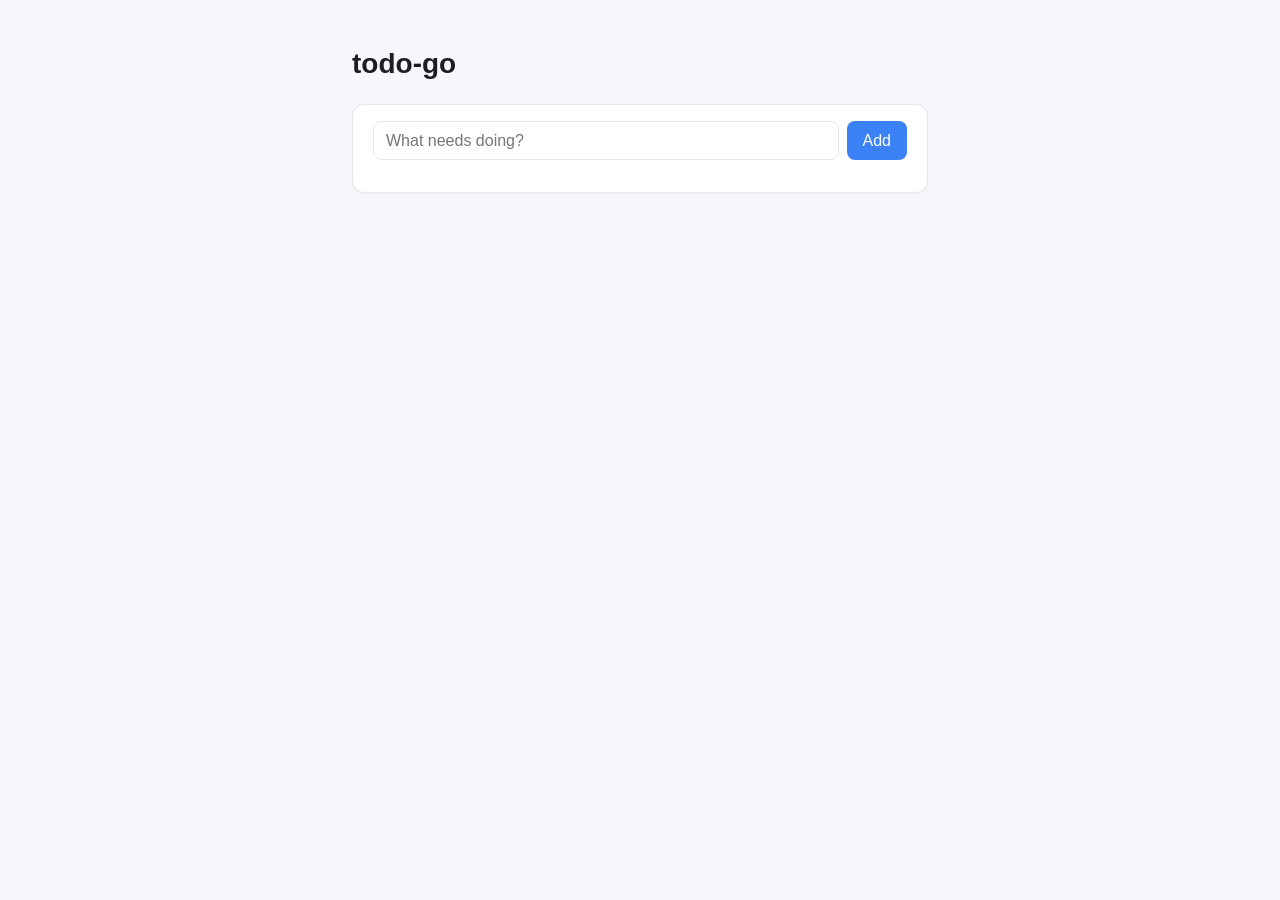
==== web/index.html @ 653ba99a "Initial commit: todo-go CLI + HTTP API + web UI - CLI commands: add, list, done, undone, remove, ser" ====
<!DOCTYPE html>
<html lang="en">
<head>
  <meta charset="UTF-8" />
  <title>todo-go</title>
  <meta name="viewport" content="width=device-width, initial-scale=1" />
  <style>
    :root {
      color-scheme: light dark;
      --bg: #f6f7fb;
      --card: #ffffff;
      --text: #1b1f24;
      --muted: #6b7280;
      --accent: #3b82f6;
      --border: #e5e7eb;
      --danger: #ef4444;
    }
    @media (prefers-color-scheme: dark) {
      :root {
        --bg: #0f172a;
        --card: #111827;
        --text: #f3f4f6;
        --muted: #9ca3af;
        --border: #1f2937;
      }
    }
    * { box-sizing: border-box; }
    body {
      margin: 0;
      font-family: -apple-system, BlinkMacSystemFont, "Segoe UI", Roboto, sans-serif;
      background: var(--bg);
      color: var(--text);
      min-height: 100vh;
      display: flex;
      align-items: flex-start;
      justify-content: center;
      padding: 3rem 1rem;
    }
    .app {
      width: 100%;
      max-width: 36rem;
    }
    h1 {
      margin: 0 0 1.5rem;
      font-size: 1.75rem;
    }
    .card {
      background: var(--card);
      border: 1px solid var(--border);
      border-radius: 0.75rem;
      padding: 1rem 1.25rem;
      box-shadow: 0 1px 3px rgba(0,0,0,0.04);
    }
    form {
      display: flex;
      gap: 0.5rem;
      margin-bottom: 1rem;
    }
    input[type="text"] {
      flex: 1;
      padding: 0.6rem 0.75rem;
      border: 1px solid var(--border);
      border-radius: 0.5rem;
      background: var(--card);
      color: var(--text);
      font-size: 1rem;
    }
    input[type="text"]:focus {
      outline: 2px solid var(--accent);
      outline-offset: 1px;
    }
    button {
      padding: 0.6rem 1rem;
      border: 0;
      border-radius: 0.5rem;
      background: var(--accent);
      color: white;
      font-size: 1rem;
      cursor: pointer;
    }
    button:hover { filter: brightness(1.08); }
    ul {
      list-style: none;
      padding: 0;
      margin: 0;
    }
    li {
      display: flex;
      align-items: center;
      gap: 0.75rem;
      padding: 0.6rem 0;
      border-bottom: 1px solid var(--border);
    }
    li:last-child { border-bottom: 0; }
    li input[type="checkbox"] {
      width: 1.1rem;
      height: 1.1rem;
      cursor: pointer;
    }
    li .title {
      flex: 1;
    }
    li.done .title {
      text-decoration: line-through;
      color: var(--muted);
    }
    .delete {
      background: transparent;
      color: var(--danger);
      padding: 0.25rem 0.5rem;
      font-size: 1.1rem;
    }
    .empty {
      color: var(--muted);
      text-align: center;
      padding: 1rem 0;
    }
  </style>
</head>
<body>
  <div class="app">
    <h1>todo-go</h1>
    <div class="card">
      <form id="add-form">
        <input id="title" type="text" placeholder="What needs doing?" autocomplete="off" required />
        <button type="submit">Add</button>
      </form>
      <ul id="list"></ul>
      <div id="empty" class="empty" hidden>(no tasks)</div>
    </div>
  </div>

  <script>
    const listEl = document.getElementById("list");
    const emptyEl = document.getElementById("empty");
    const form = document.getElementById("add-form");
    const titleInput = document.getElementById("title");

    async function refresh() {
      const res = await fetch("/api/tasks");
      const tasks = await res.json();
      render(tasks || []);
    }

    function render(tasks) {
      listEl.innerHTML = "";
      emptyEl.hidden = tasks.length > 0;
      for (const t of tasks) {
        const li = document.createElement("li");
        if (t.done) li.classList.add("done");

        const cb = document.createElement("input");
        cb.type = "checkbox";
        cb.checked = t.done;
        cb.addEventListener("change", () => toggleDone(t.id, cb.checked));

        const title = document.createElement("span");
        title.className = "title";
        title.textContent = t.title;

        const del = document.createElement("button");
        del.className = "delete";
        del.type = "button";
        del.textContent = "×";
        del.title = "Delete";
        del.addEventListener("click", () => remove(t.id));

        li.append(cb, title, del);
        listEl.appendChild(li);
      }
    }

    async function toggleDone(id, done) {
      await fetch(`/api/tasks/${id}`, {
        method: "PATCH",
        headers: { "Content-Type": "application/json" },
        body: JSON.stringify({ done }),
      });
      refresh();
    }

    async function remove(id) {
      await fetch(`/api/tasks/${id}`, { method: "DELETE" });
      refresh();
    }

    form.addEventListener("submit", async (e) => {
      e.preventDefault();
      const title = titleInput.value.trim();
      if (!title) return;
      await fetch("/api/tasks", {
        method: "POST",
        headers: { "Content-Type": "application/json" },
        body: JSON.stringify({ title }),
      });
      titleInput.value = "";
      refresh();
    });

    refresh();
  </script>
</body>
</html>
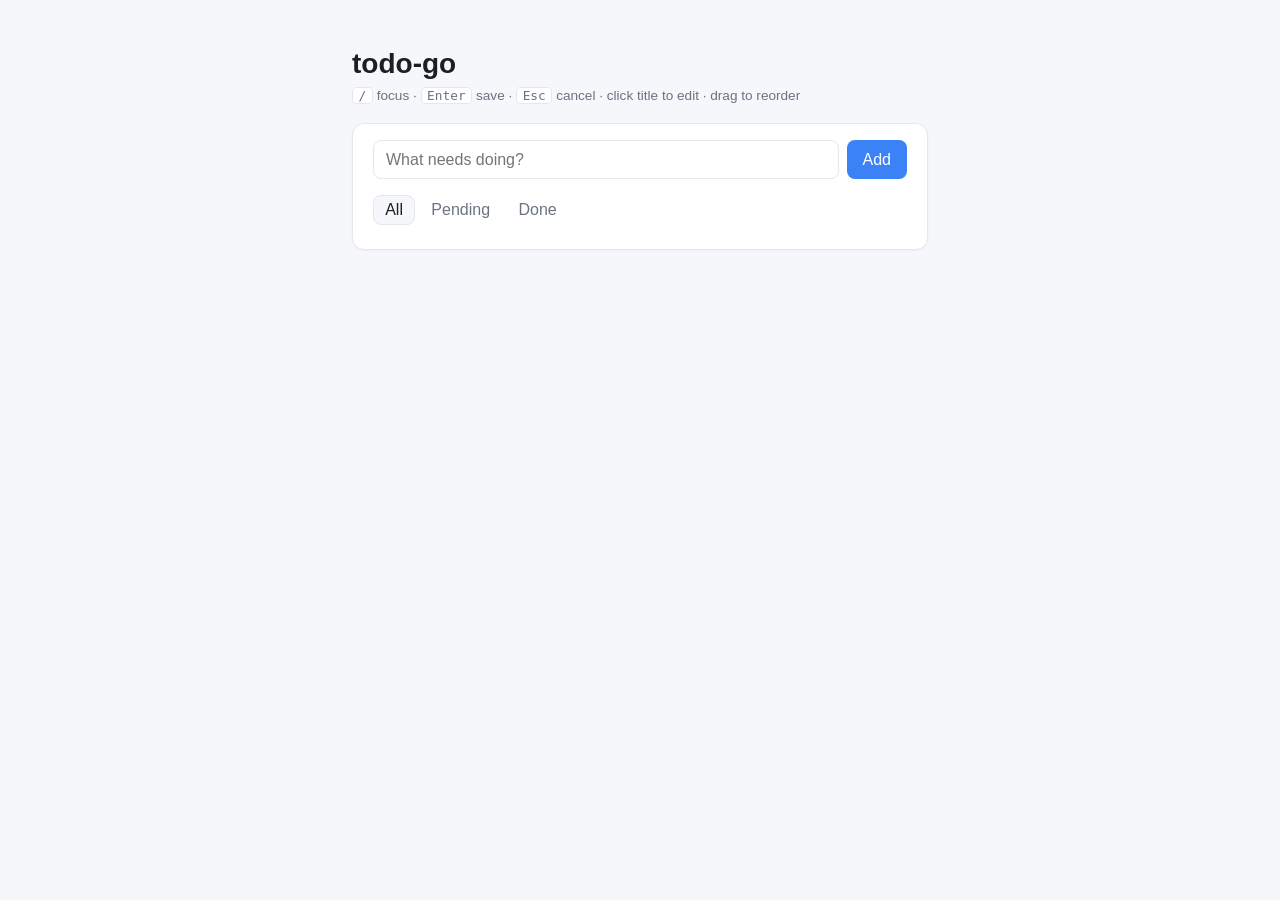
==== commit 2a7bbaad: "Phase 3: cobra CLI, filters, inline edit, drag-reorder CLI - Switch dispatch to spf13/cobra; per-sub" ====
--- a/web/index.html
+++ b/web/index.html
@@ -14,6 +14,7 @@
       --accent: #3b82f6;
       --border: #e5e7eb;
       --danger: #ef4444;
+      --drop: rgba(59, 130, 246, 0.18);
     }
     @media (prefers-color-scheme: dark) {
       :root {
@@ -36,13 +37,16 @@
       justify-content: center;
       padding: 3rem 1rem;
     }
-    .app {
-      width: 100%;
-      max-width: 36rem;
-    }
-    h1 {
-      margin: 0 0 1.5rem;
-      font-size: 1.75rem;
+    .app { width: 100%; max-width: 36rem; }
+    h1 { margin: 0 0 0.5rem; font-size: 1.75rem; }
+    .hint { color: var(--muted); font-size: 0.85rem; margin: 0 0 1.25rem; }
+    kbd {
+      background: var(--card);
+      border: 1px solid var(--border);
+      border-radius: 0.25rem;
+      padding: 0 0.35rem;
+      font-family: ui-monospace, SFMono-Regular, Menlo, monospace;
+      font-size: 0.8rem;
     }
     .card {
       background: var(--card);
@@ -51,10 +55,23 @@
       padding: 1rem 1.25rem;
       box-shadow: 0 1px 3px rgba(0,0,0,0.04);
     }
-    form {
+    form { display: flex; gap: 0.5rem; margin-bottom: 1rem; }
+    .filters {
       display: flex;
-      gap: 0.5rem;
-      margin-bottom: 1rem;
+      gap: 0.25rem;
+      margin-bottom: 0.5rem;
+      font-size: 0.9rem;
+    }
+    .filters button {
+      background: transparent;
+      color: var(--muted);
+      padding: 0.3rem 0.7rem;
+      border: 1px solid transparent;
+    }
+    .filters button.active {
+      color: var(--text);
+      background: var(--bg);
+      border-color: var(--border);
     }
     input[type="text"] {
       flex: 1;
@@ -79,30 +96,29 @@
       cursor: pointer;
     }
     button:hover { filter: brightness(1.08); }
-    ul {
-      list-style: none;
-      padding: 0;
-      margin: 0;
-    }
+    ul { list-style: none; padding: 0; margin: 0; }
     li {
       display: flex;
       align-items: center;
       gap: 0.75rem;
-      padding: 0.6rem 0;
+      padding: 0.6rem 0.4rem;
       border-bottom: 1px solid var(--border);
+      cursor: grab;
     }
     li:last-child { border-bottom: 0; }
-    li input[type="checkbox"] {
-      width: 1.1rem;
-      height: 1.1rem;
-      cursor: pointer;
-    }
-    li .title {
+    li.dragging { opacity: 0.35; }
+    li.drop-target { background: var(--drop); border-radius: 0.5rem; }
+    li input[type="checkbox"] { width: 1.1rem; height: 1.1rem; cursor: pointer; }
+    li .title { flex: 1; padding: 0.25rem 0; cursor: text; }
+    li.done .title { text-decoration: line-through; color: var(--muted); }
+    li .edit {
       flex: 1;
-    }
-    li.done .title {
-      text-decoration: line-through;
-      color: var(--muted);
+      padding: 0.25rem 0.5rem;
+      border: 1px solid var(--accent);
+      border-radius: 0.3rem;
+      background: var(--card);
+      color: var(--text);
+      font-size: 1rem;
     }
     .delete {
       background: transparent;
@@ -110,21 +126,25 @@
       padding: 0.25rem 0.5rem;
       font-size: 1.1rem;
     }
-    .empty {
-      color: var(--muted);
-      text-align: center;
-      padding: 1rem 0;
-    }
+    .empty { color: var(--muted); text-align: center; padding: 1rem 0; }
   </style>
 </head>
 <body>
   <div class="app">
     <h1>todo-go</h1>
+    <p class="hint">
+      <kbd>/</kbd> focus · <kbd>Enter</kbd> save · <kbd>Esc</kbd> cancel · click title to edit · drag to reorder
+    </p>
     <div class="card">
       <form id="add-form">
         <input id="title" type="text" placeholder="What needs doing?" autocomplete="off" required />
         <button type="submit">Add</button>
       </form>
+      <div class="filters" id="filters">
+        <button data-filter="all" class="active">All</button>
+        <button data-filter="pending">Pending</button>
+        <button data-filter="done">Done</button>
+      </div>
       <ul id="list"></ul>
       <div id="empty" class="empty" hidden>(no tasks)</div>
     </div>
@@ -135,39 +155,112 @@
     const emptyEl = document.getElementById("empty");
     const form = document.getElementById("add-form");
     const titleInput = document.getElementById("title");
+    const filtersEl = document.getElementById("filters");
+
+    let currentFilter = "all";
+    let currentTasks = [];
+    let dragSrcID = null;
 
     async function refresh() {
-      const res = await fetch("/api/tasks");
-      const tasks = await res.json();
-      render(tasks || []);
-    }
-
-    function render(tasks) {
+      const qs = currentFilter === "all" ? "" : `?status=${currentFilter}`;
+      const res = await fetch("/api/tasks" + qs);
+      currentTasks = (await res.json()) || [];
+      render();
+    }
+
+    function render() {
       listEl.innerHTML = "";
-      emptyEl.hidden = tasks.length > 0;
-      for (const t of tasks) {
-        const li = document.createElement("li");
-        if (t.done) li.classList.add("done");
-
-        const cb = document.createElement("input");
-        cb.type = "checkbox";
-        cb.checked = t.done;
-        cb.addEventListener("change", () => toggleDone(t.id, cb.checked));
-
-        const title = document.createElement("span");
-        title.className = "title";
-        title.textContent = t.title;
-
-        const del = document.createElement("button");
-        del.className = "delete";
-        del.type = "button";
-        del.textContent = "×";
-        del.title = "Delete";
-        del.addEventListener("click", () => remove(t.id));
-
-        li.append(cb, title, del);
-        listEl.appendChild(li);
+      emptyEl.hidden = currentTasks.length > 0;
+      for (const t of currentTasks) {
+        listEl.appendChild(renderItem(t));
       }
+    }
+
+    function renderItem(t) {
+      const li = document.createElement("li");
+      li.dataset.id = t.id;
+      li.draggable = currentFilter === "all";
+      if (t.done) li.classList.add("done");
+
+      const cb = document.createElement("input");
+      cb.type = "checkbox";
+      cb.checked = t.done;
+      cb.addEventListener("change", () => toggleDone(t.id, cb.checked));
+
+      const title = document.createElement("span");
+      title.className = "title";
+      title.textContent = t.title;
+      title.addEventListener("click", () => startEdit(li, t));
+
+      const del = document.createElement("button");
+      del.className = "delete";
+      del.type = "button";
+      del.textContent = "×";
+      del.title = "Delete";
+      del.addEventListener("click", () => remove(t.id));
+
+      li.append(cb, title, del);
+
+      li.addEventListener("dragstart", (e) => {
+        dragSrcID = t.id;
+        li.classList.add("dragging");
+        e.dataTransfer.effectAllowed = "move";
+      });
+      li.addEventListener("dragend", () => {
+        dragSrcID = null;
+        li.classList.remove("dragging");
+        document.querySelectorAll("li.drop-target").forEach((el) => el.classList.remove("drop-target"));
+      });
+      li.addEventListener("dragover", (e) => {
+        if (dragSrcID === null || dragSrcID === t.id) return;
+        e.preventDefault();
+        li.classList.add("drop-target");
+      });
+      li.addEventListener("dragleave", () => li.classList.remove("drop-target"));
+      li.addEventListener("drop", (e) => {
+        e.preventDefault();
+        li.classList.remove("drop-target");
+        if (dragSrcID === null || dragSrcID === t.id) return;
+        moveTask(dragSrcID, t.id);
+      });
+
+      return li;
+    }
+
+    function startEdit(li, t) {
+      if (li.querySelector(".edit")) return;
+      const input = document.createElement("input");
+      input.type = "text";
+      input.className = "edit";
+      input.value = t.title;
+
+      const titleEl = li.querySelector(".title");
+      titleEl.replaceWith(input);
+      input.focus();
+      input.select();
+
+      let settled = false;
+      const commit = async (save) => {
+        if (settled) return;
+        settled = true;
+        if (save) {
+          const newTitle = input.value.trim();
+          if (newTitle && newTitle !== t.title) {
+            await fetch(`/api/tasks/${t.id}`, {
+              method: "PATCH",
+              headers: { "Content-Type": "application/json" },
+              body: JSON.stringify({ title: newTitle }),
+            });
+          }
+        }
+        refresh();
+      };
+
+      input.addEventListener("keydown", (e) => {
+        if (e.key === "Enter") { e.preventDefault(); commit(true); }
+        else if (e.key === "Escape") { e.preventDefault(); commit(false); }
+      });
+      input.addEventListener("blur", () => commit(true));
     }
 
     async function toggleDone(id, done) {
@@ -183,6 +276,30 @@
       await fetch(`/api/tasks/${id}`, { method: "DELETE" });
       refresh();
     }
+
+    async function moveTask(srcID, targetID) {
+      if (currentFilter !== "all") return;
+      const ids = currentTasks.map((t) => t.id);
+      const from = ids.indexOf(srcID);
+      const to = ids.indexOf(targetID);
+      if (from < 0 || to < 0) return;
+      ids.splice(from, 1);
+      ids.splice(to, 0, srcID);
+      await fetch("/api/reorder", {
+        method: "POST",
+        headers: { "Content-Type": "application/json" },
+        body: JSON.stringify({ ids }),
+      });
+      refresh();
+    }
+
+    filtersEl.addEventListener("click", (e) => {
+      const btn = e.target.closest("button[data-filter]");
+      if (!btn) return;
+      filtersEl.querySelectorAll("button").forEach((b) => b.classList.toggle("active", b === btn));
+      currentFilter = btn.dataset.filter;
+      refresh();
+    });
 
     form.addEventListener("submit", async (e) => {
       e.preventDefault();
@@ -197,6 +314,18 @@
       refresh();
     });
 
+    document.addEventListener("keydown", (e) => {
+      const tag = document.activeElement?.tagName;
+      const typing = tag === "INPUT" || tag === "TEXTAREA";
+      if (e.key === "/" && !typing) {
+        e.preventDefault();
+        titleInput.focus();
+      }
+      if (e.key === "Escape" && document.activeElement === titleInput) {
+        titleInput.blur();
+      }
+    });
+
     refresh();
   </script>
 </body>
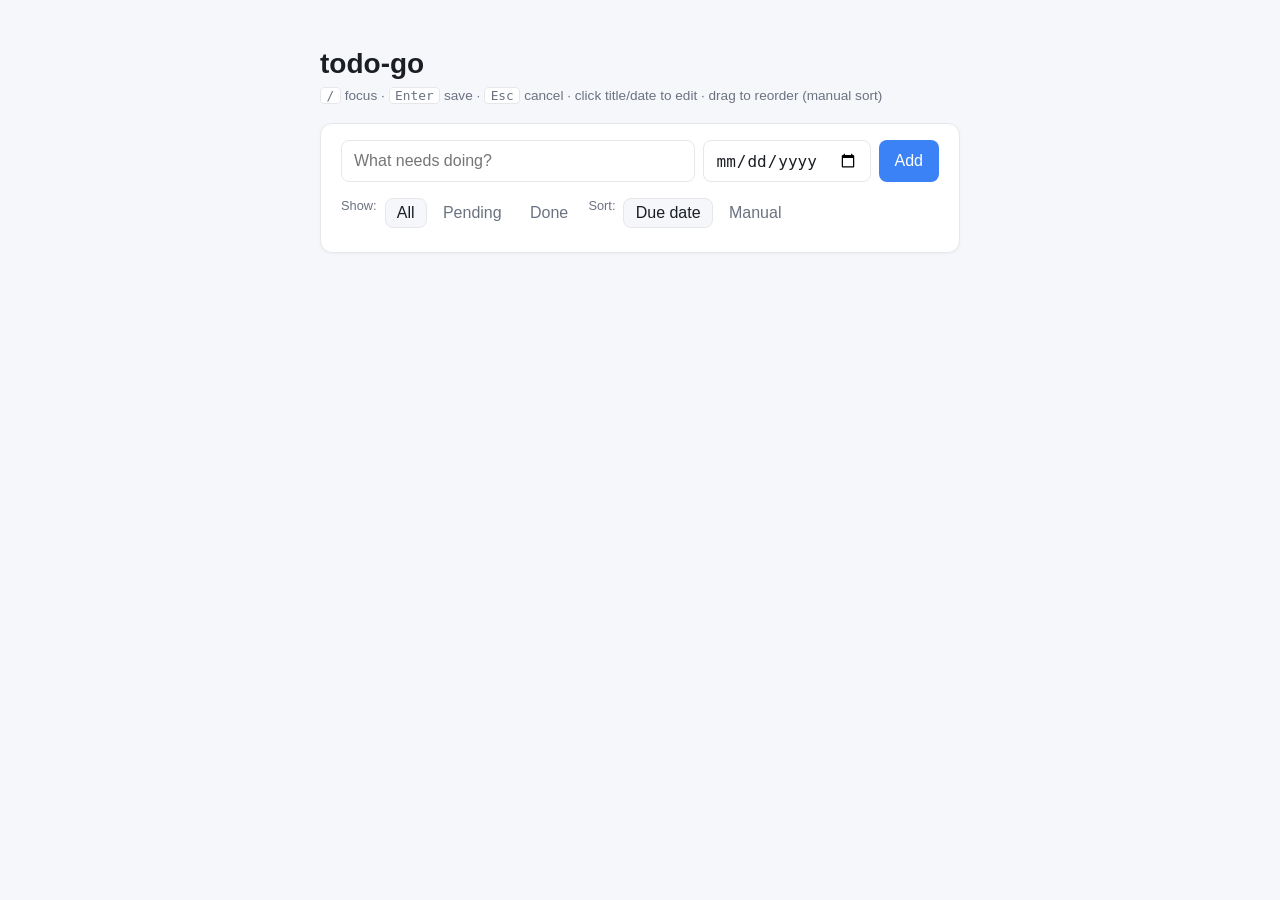
==== commit 9dd0011e: "Due dates + auto-sort + overdue highlighting - Task.DueDate (YYYY-MM-DD string, omitempty) - Store.S" ====
--- a/web/index.html
+++ b/web/index.html
@@ -14,7 +14,9 @@
       --accent: #3b82f6;
       --border: #e5e7eb;
       --danger: #ef4444;
+      --warn: #f59e0b;
       --drop: rgba(59, 130, 246, 0.18);
+      --overdue-bg: rgba(239, 68, 68, 0.08);
     }
     @media (prefers-color-scheme: dark) {
       :root {
@@ -23,6 +25,7 @@
         --text: #f3f4f6;
         --muted: #9ca3af;
         --border: #1f2937;
+        --overdue-bg: rgba(239, 68, 68, 0.16);
       }
     }
     * { box-sizing: border-box; }
@@ -37,7 +40,7 @@
       justify-content: center;
       padding: 3rem 1rem;
     }
-    .app { width: 100%; max-width: 36rem; }
+    .app { width: 100%; max-width: 40rem; }
     h1 { margin: 0 0 0.5rem; font-size: 1.75rem; }
     .hint { color: var(--muted); font-size: 0.85rem; margin: 0 0 1.25rem; }
     kbd {
@@ -55,26 +58,32 @@
       padding: 1rem 1.25rem;
       box-shadow: 0 1px 3px rgba(0,0,0,0.04);
     }
-    form { display: flex; gap: 0.5rem; margin-bottom: 1rem; }
-    .filters {
+    form { display: flex; gap: 0.5rem; margin-bottom: 1rem; flex-wrap: wrap; }
+    form > input[type="text"] { flex: 1 1 14rem; }
+    form > input[type="date"] { flex: 0 0 10rem; }
+    .toolbar {
       display: flex;
-      gap: 0.25rem;
+      gap: 0.5rem;
       margin-bottom: 0.5rem;
       font-size: 0.9rem;
-    }
-    .filters button {
+      flex-wrap: wrap;
+      align-items: center;
+    }
+    .toolbar .group { display: flex; gap: 0.25rem; }
+    .toolbar .group-label { color: var(--muted); font-size: 0.8rem; margin-right: 0.25rem; }
+    .toolbar button {
       background: transparent;
       color: var(--muted);
       padding: 0.3rem 0.7rem;
       border: 1px solid transparent;
     }
-    .filters button.active {
+    .toolbar button.active {
       color: var(--text);
       background: var(--bg);
       border-color: var(--border);
     }
-    input[type="text"] {
-      flex: 1;
+    input[type="text"],
+    input[type="date"] {
       padding: 0.6rem 0.75rem;
       border: 1px solid var(--border);
       border-radius: 0.5rem;
@@ -82,7 +91,8 @@
       color: var(--text);
       font-size: 1rem;
     }
-    input[type="text"]:focus {
+    input[type="text"]:focus,
+    input[type="date"]:focus {
       outline: 2px solid var(--accent);
       outline-offset: 1px;
     }
@@ -100,14 +110,15 @@
     li {
       display: flex;
       align-items: center;
-      gap: 0.75rem;
+      gap: 0.6rem;
       padding: 0.6rem 0.4rem;
       border-bottom: 1px solid var(--border);
-      cursor: grab;
-    }
+    }
+    li.draggable { cursor: grab; }
     li:last-child { border-bottom: 0; }
     li.dragging { opacity: 0.35; }
     li.drop-target { background: var(--drop); border-radius: 0.5rem; }
+    li.overdue { background: var(--overdue-bg); border-radius: 0.5rem; }
     li input[type="checkbox"] { width: 1.1rem; height: 1.1rem; cursor: pointer; }
     li .title { flex: 1; padding: 0.25rem 0; cursor: text; }
     li.done .title { text-decoration: line-through; color: var(--muted); }
@@ -120,6 +131,22 @@
       color: var(--text);
       font-size: 1rem;
     }
+    .due {
+      font-size: 0.8rem;
+      padding: 0.15rem 0.5rem;
+      border: 1px solid var(--border);
+      border-radius: 999px;
+      color: var(--muted);
+      cursor: pointer;
+      white-space: nowrap;
+    }
+    .due.overdue { color: var(--danger); border-color: var(--danger); font-weight: 600; }
+    .due.empty { color: var(--muted); font-style: italic; opacity: 0.7; }
+    .due.empty:hover { opacity: 1; }
+    .due-edit {
+      font-size: 0.8rem;
+      padding: 0.15rem 0.35rem;
+    }
     .delete {
       background: transparent;
       color: var(--danger);
@@ -133,18 +160,29 @@
   <div class="app">
     <h1>todo-go</h1>
     <p class="hint">
-      <kbd>/</kbd> focus · <kbd>Enter</kbd> save · <kbd>Esc</kbd> cancel · click title to edit · drag to reorder
+      <kbd>/</kbd> focus · <kbd>Enter</kbd> save · <kbd>Esc</kbd> cancel · click title/date to edit · drag to reorder (manual sort)
     </p>
     <div class="card">
       <form id="add-form">
         <input id="title" type="text" placeholder="What needs doing?" autocomplete="off" required />
+        <input id="due" type="date" title="Optional due date" />
         <button type="submit">Add</button>
       </form>
-      <div class="filters" id="filters">
-        <button data-filter="all" class="active">All</button>
-        <button data-filter="pending">Pending</button>
-        <button data-filter="done">Done</button>
+
+      <div class="toolbar">
+        <div class="group">
+          <span class="group-label">Show:</span>
+          <button data-filter="all" class="active">All</button>
+          <button data-filter="pending">Pending</button>
+          <button data-filter="done">Done</button>
+        </div>
+        <div class="group">
+          <span class="group-label">Sort:</span>
+          <button data-sort="due" class="active">Due date</button>
+          <button data-sort="manual">Manual</button>
+        </div>
       </div>
+
       <ul id="list"></ul>
       <div id="empty" class="empty" hidden>(no tasks)</div>
     </div>
@@ -155,15 +193,21 @@
     const emptyEl = document.getElementById("empty");
     const form = document.getElementById("add-form");
     const titleInput = document.getElementById("title");
-    const filtersEl = document.getElementById("filters");
+    const dueInput = document.getElementById("due");
+    const toolbarEl = document.querySelector(".toolbar");
 
     let currentFilter = "all";
+    let currentSort = "due";
     let currentTasks = [];
     let dragSrcID = null;
 
+    const todayISO = () => new Date().toISOString().slice(0, 10);
+
     async function refresh() {
-      const qs = currentFilter === "all" ? "" : `?status=${currentFilter}`;
-      const res = await fetch("/api/tasks" + qs);
+      const params = new URLSearchParams();
+      if (currentFilter !== "all") params.set("status", currentFilter);
+      params.set("sort", currentSort);
+      const res = await fetch("/api/tasks?" + params.toString());
       currentTasks = (await res.json()) || [];
       render();
     }
@@ -179,8 +223,16 @@
     function renderItem(t) {
       const li = document.createElement("li");
       li.dataset.id = t.id;
-      li.draggable = currentFilter === "all";
       if (t.done) li.classList.add("done");
+
+      const draggable = currentFilter === "all" && currentSort === "manual";
+      if (draggable) {
+        li.classList.add("draggable");
+        li.draggable = true;
+      }
+
+      const overdue = !t.done && t.due_date && t.due_date < todayISO();
+      if (overdue) li.classList.add("overdue");
 
       const cb = document.createElement("input");
       cb.type = "checkbox";
@@ -190,7 +242,18 @@
       const title = document.createElement("span");
       title.className = "title";
       title.textContent = t.title;
-      title.addEventListener("click", () => startEdit(li, t));
+      title.addEventListener("click", () => startTitleEdit(li, t));
+
+      const due = document.createElement("span");
+      due.className = "due" + (overdue ? " overdue" : "") + (t.due_date ? "" : " empty");
+      due.textContent = t.due_date ? (overdue ? `⚠ ${t.due_date}` : t.due_date) : "+ due";
+      due.title = t.due_date ? "Click to change, right-click to clear" : "Click to set a due date";
+      due.addEventListener("click", () => startDueEdit(li, t));
+      due.addEventListener("contextmenu", (e) => {
+        if (!t.due_date) return;
+        e.preventDefault();
+        setDue(t.id, "");
+      });
 
       const del = document.createElement("button");
       del.className = "delete";
@@ -199,35 +262,37 @@
       del.title = "Delete";
       del.addEventListener("click", () => remove(t.id));
 
-      li.append(cb, title, del);
-
-      li.addEventListener("dragstart", (e) => {
-        dragSrcID = t.id;
-        li.classList.add("dragging");
-        e.dataTransfer.effectAllowed = "move";
-      });
-      li.addEventListener("dragend", () => {
-        dragSrcID = null;
-        li.classList.remove("dragging");
-        document.querySelectorAll("li.drop-target").forEach((el) => el.classList.remove("drop-target"));
-      });
-      li.addEventListener("dragover", (e) => {
-        if (dragSrcID === null || dragSrcID === t.id) return;
-        e.preventDefault();
-        li.classList.add("drop-target");
-      });
-      li.addEventListener("dragleave", () => li.classList.remove("drop-target"));
-      li.addEventListener("drop", (e) => {
-        e.preventDefault();
-        li.classList.remove("drop-target");
-        if (dragSrcID === null || dragSrcID === t.id) return;
-        moveTask(dragSrcID, t.id);
-      });
+      li.append(cb, title, due, del);
+
+      if (draggable) {
+        li.addEventListener("dragstart", (e) => {
+          dragSrcID = t.id;
+          li.classList.add("dragging");
+          e.dataTransfer.effectAllowed = "move";
+        });
+        li.addEventListener("dragend", () => {
+          dragSrcID = null;
+          li.classList.remove("dragging");
+          document.querySelectorAll("li.drop-target").forEach((el) => el.classList.remove("drop-target"));
+        });
+        li.addEventListener("dragover", (e) => {
+          if (dragSrcID === null || dragSrcID === t.id) return;
+          e.preventDefault();
+          li.classList.add("drop-target");
+        });
+        li.addEventListener("dragleave", () => li.classList.remove("drop-target"));
+        li.addEventListener("drop", (e) => {
+          e.preventDefault();
+          li.classList.remove("drop-target");
+          if (dragSrcID === null || dragSrcID === t.id) return;
+          moveTask(dragSrcID, t.id);
+        });
+      }
 
       return li;
     }
 
-    function startEdit(li, t) {
+    function startTitleEdit(li, t) {
       if (li.querySelector(".edit")) return;
       const input = document.createElement("input");
       input.type = "text";
@@ -263,6 +328,49 @@
       input.addEventListener("blur", () => commit(true));
     }
 
+    function startDueEdit(li, t) {
+      if (li.querySelector(".due-edit")) return;
+      const input = document.createElement("input");
+      input.type = "date";
+      input.className = "due due-edit";
+      input.value = t.due_date || "";
+
+      const dueEl = li.querySelector(".due");
+      dueEl.replaceWith(input);
+      input.focus();
+      if (typeof input.showPicker === "function") input.showPicker();
+
+      let settled = false;
+      const commit = async (save) => {
+        if (settled) return;
+        settled = true;
+        if (save) {
+          const next = input.value || "";
+          if (next !== (t.due_date || "")) {
+            await setDue(t.id, next);
+            return;
+          }
+        }
+        refresh();
+      };
+
+      input.addEventListener("change", () => commit(true));
+      input.addEventListener("keydown", (e) => {
+        if (e.key === "Escape") { e.preventDefault(); commit(false); }
+        if (e.key === "Enter") { e.preventDefault(); commit(true); }
+      });
+      input.addEventListener("blur", () => commit(true));
+    }
+
+    async function setDue(id, date) {
+      await fetch(`/api/tasks/${id}`, {
+        method: "PATCH",
+        headers: { "Content-Type": "application/json" },
+        body: JSON.stringify({ due_date: date }),
+      });
+      refresh();
+    }
+
     async function toggleDone(id, done) {
       await fetch(`/api/tasks/${id}`, {
         method: "PATCH",
@@ -278,7 +386,6 @@
     }
 
     async function moveTask(srcID, targetID) {
-      if (currentFilter !== "all") return;
       const ids = currentTasks.map((t) => t.id);
       const from = ids.indexOf(srcID);
       const to = ids.indexOf(targetID);
@@ -293,11 +400,13 @@
       refresh();
     }
 
-    filtersEl.addEventListener("click", (e) => {
-      const btn = e.target.closest("button[data-filter]");
+    toolbarEl.addEventListener("click", (e) => {
+      const btn = e.target.closest("button[data-filter], button[data-sort]");
       if (!btn) return;
-      filtersEl.querySelectorAll("button").forEach((b) => b.classList.toggle("active", b === btn));
-      currentFilter = btn.dataset.filter;
+      const group = btn.parentElement;
+      group.querySelectorAll("button").forEach((b) => b.classList.toggle("active", b === btn));
+      if (btn.dataset.filter) currentFilter = btn.dataset.filter;
+      if (btn.dataset.sort) currentSort = btn.dataset.sort;
       refresh();
     });
 
@@ -305,12 +414,15 @@
       e.preventDefault();
       const title = titleInput.value.trim();
       if (!title) return;
+      const body = { title };
+      if (dueInput.value) body.due_date = dueInput.value;
       await fetch("/api/tasks", {
         method: "POST",
         headers: { "Content-Type": "application/json" },
-        body: JSON.stringify({ title }),
+        body: JSON.stringify(body),
       });
       titleInput.value = "";
+      dueInput.value = "";
       refresh();
     });
 
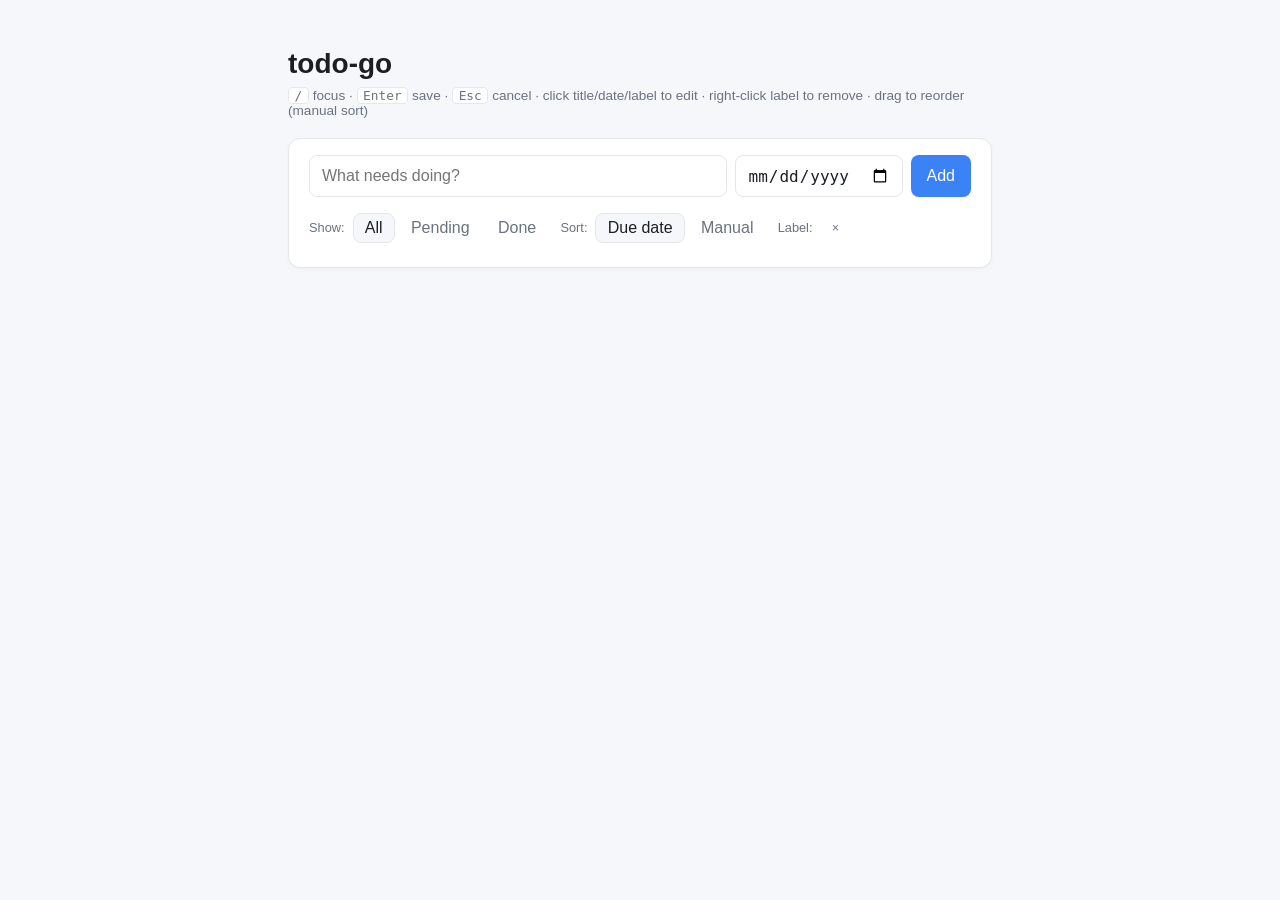
==== commit 3874e8be: "Labels/tags feature Store - Task.Labels []string (omitempty) - NewTask input struct (future-proofs A" ====
--- a/web/index.html
+++ b/web/index.html
@@ -17,6 +17,8 @@
       --warn: #f59e0b;
       --drop: rgba(59, 130, 246, 0.18);
       --overdue-bg: rgba(239, 68, 68, 0.08);
+      --label-bg: rgba(59, 130, 246, 0.12);
+      --label-border: rgba(59, 130, 246, 0.35);
     }
     @media (prefers-color-scheme: dark) {
       :root {
@@ -26,6 +28,8 @@
         --muted: #9ca3af;
         --border: #1f2937;
         --overdue-bg: rgba(239, 68, 68, 0.16);
+        --label-bg: rgba(96, 165, 250, 0.18);
+        --label-border: rgba(96, 165, 250, 0.4);
       }
     }
     * { box-sizing: border-box; }
@@ -40,7 +44,7 @@
       justify-content: center;
       padding: 3rem 1rem;
     }
-    .app { width: 100%; max-width: 40rem; }
+    .app { width: 100%; max-width: 44rem; }
     h1 { margin: 0 0 0.5rem; font-size: 1.75rem; }
     .hint { color: var(--muted); font-size: 0.85rem; margin: 0 0 1.25rem; }
     kbd {
@@ -63,13 +67,13 @@
     form > input[type="date"] { flex: 0 0 10rem; }
     .toolbar {
       display: flex;
-      gap: 0.5rem;
+      gap: 0.75rem;
       margin-bottom: 0.5rem;
       font-size: 0.9rem;
       flex-wrap: wrap;
       align-items: center;
     }
-    .toolbar .group { display: flex; gap: 0.25rem; }
+    .toolbar .group { display: flex; gap: 0.25rem; align-items: center; }
     .toolbar .group-label { color: var(--muted); font-size: 0.8rem; margin-right: 0.25rem; }
     .toolbar button {
       background: transparent;
@@ -81,6 +85,16 @@
       color: var(--text);
       background: var(--bg);
       border-color: var(--border);
+    }
+    .label-filter {
+      color: var(--accent);
+      font-weight: 500;
+    }
+    .label-filter button {
+      padding: 0 0.4rem;
+      font-size: 0.75rem;
+      color: var(--muted);
+      background: transparent;
     }
     input[type="text"],
     input[type="date"] {
@@ -110,9 +124,10 @@
     li {
       display: flex;
       align-items: center;
-      gap: 0.6rem;
+      gap: 0.5rem;
       padding: 0.6rem 0.4rem;
       border-bottom: 1px solid var(--border);
+      flex-wrap: wrap;
     }
     li.draggable { cursor: grab; }
     li:last-child { border-bottom: 0; }
@@ -120,7 +135,7 @@
     li.drop-target { background: var(--drop); border-radius: 0.5rem; }
     li.overdue { background: var(--overdue-bg); border-radius: 0.5rem; }
     li input[type="checkbox"] { width: 1.1rem; height: 1.1rem; cursor: pointer; }
-    li .title { flex: 1; padding: 0.25rem 0; cursor: text; }
+    li .title { flex: 1 1 auto; min-width: 0; padding: 0.25rem 0; cursor: text; }
     li.done .title { text-decoration: line-through; color: var(--muted); }
     li .edit {
       flex: 1;
@@ -131,6 +146,41 @@
       color: var(--text);
       font-size: 1rem;
     }
+    .labels {
+      display: inline-flex;
+      gap: 0.25rem;
+      flex-wrap: wrap;
+      align-items: center;
+    }
+    .label {
+      font-size: 0.75rem;
+      padding: 0.1rem 0.5rem;
+      border-radius: 999px;
+      background: var(--label-bg);
+      border: 1px solid var(--label-border);
+      color: var(--text);
+      cursor: pointer;
+      white-space: nowrap;
+    }
+    .label:hover { filter: brightness(1.1); }
+    .label-add {
+      font-size: 0.75rem;
+      padding: 0.1rem 0.5rem;
+      border-radius: 999px;
+      background: transparent;
+      border: 1px dashed var(--border);
+      color: var(--muted);
+      cursor: pointer;
+    }
+    .label-input {
+      font-size: 0.75rem;
+      padding: 0.1rem 0.5rem;
+      border-radius: 999px;
+      border: 1px solid var(--accent);
+      background: var(--card);
+      color: var(--text);
+      width: 8rem;
+    }
     .due {
       font-size: 0.8rem;
       padding: 0.15rem 0.5rem;
@@ -143,10 +193,7 @@
     .due.overdue { color: var(--danger); border-color: var(--danger); font-weight: 600; }
     .due.empty { color: var(--muted); font-style: italic; opacity: 0.7; }
     .due.empty:hover { opacity: 1; }
-    .due-edit {
-      font-size: 0.8rem;
-      padding: 0.15rem 0.35rem;
-    }
+    .due-edit { font-size: 0.8rem; padding: 0.15rem 0.35rem; }
     .delete {
       background: transparent;
       color: var(--danger);
@@ -160,7 +207,7 @@
   <div class="app">
     <h1>todo-go</h1>
     <p class="hint">
-      <kbd>/</kbd> focus · <kbd>Enter</kbd> save · <kbd>Esc</kbd> cancel · click title/date to edit · drag to reorder (manual sort)
+      <kbd>/</kbd> focus · <kbd>Enter</kbd> save · <kbd>Esc</kbd> cancel · click title/date/label to edit · right-click label to remove · drag to reorder (manual sort)
     </p>
     <div class="card">
       <form id="add-form">
@@ -181,6 +228,11 @@
           <button data-sort="due" class="active">Due date</button>
           <button data-sort="manual">Manual</button>
         </div>
+        <div class="group label-filter" id="label-filter" hidden>
+          <span class="group-label">Label:</span>
+          <span id="label-filter-name"></span>
+          <button id="label-filter-clear" type="button" title="Clear label filter">×</button>
+        </div>
       </div>
 
       <ul id="list"></ul>
@@ -195,18 +247,32 @@
     const titleInput = document.getElementById("title");
     const dueInput = document.getElementById("due");
     const toolbarEl = document.querySelector(".toolbar");
+    const labelFilterEl = document.getElementById("label-filter");
+    const labelFilterNameEl = document.getElementById("label-filter-name");
+    const labelFilterClearEl = document.getElementById("label-filter-clear");
 
     let currentFilter = "all";
     let currentSort = "due";
+    let currentLabel = "";
     let currentTasks = [];
     let dragSrcID = null;
 
     const todayISO = () => new Date().toISOString().slice(0, 10);
+
+    function updateLabelFilterUI() {
+      if (currentLabel) {
+        labelFilterEl.hidden = false;
+        labelFilterNameEl.textContent = "#" + currentLabel;
+      } else {
+        labelFilterEl.hidden = true;
+      }
+    }
 
     async function refresh() {
       const params = new URLSearchParams();
       if (currentFilter !== "all") params.set("status", currentFilter);
       params.set("sort", currentSort);
+      if (currentLabel) params.set("label", currentLabel);
       const res = await fetch("/api/tasks?" + params.toString());
       currentTasks = (await res.json()) || [];
       render();
@@ -225,7 +291,7 @@
       li.dataset.id = t.id;
       if (t.done) li.classList.add("done");
 
-      const draggable = currentFilter === "all" && currentSort === "manual";
+      const draggable = currentFilter === "all" && currentSort === "manual" && !currentLabel;
       if (draggable) {
         li.classList.add("draggable");
         li.draggable = true;
@@ -243,6 +309,32 @@
       title.className = "title";
       title.textContent = t.title;
       title.addEventListener("click", () => startTitleEdit(li, t));
+
+      const labels = document.createElement("span");
+      labels.className = "labels";
+      (t.labels || []).forEach((l) => {
+        const pill = document.createElement("span");
+        pill.className = "label";
+        pill.textContent = "#" + l;
+        pill.title = "Click to filter · right-click to remove";
+        pill.addEventListener("click", () => {
+          currentLabel = l;
+          updateLabelFilterUI();
+          refresh();
+        });
+        pill.addEventListener("contextmenu", (e) => {
+          e.preventDefault();
+          removeLabel(t.id, l);
+        });
+        labels.appendChild(pill);
+      });
+
+      const addLabelBtn = document.createElement("button");
+      addLabelBtn.type = "button";
+      addLabelBtn.className = "label-add";
+      addLabelBtn.textContent = "+ label";
+      addLabelBtn.addEventListener("click", () => startAddLabel(addLabelBtn, t));
+      labels.appendChild(addLabelBtn);
 
       const due = document.createElement("span");
       due.className = "due" + (overdue ? " overdue" : "") + (t.due_date ? "" : " empty");
@@ -262,7 +354,7 @@
       del.title = "Delete";
       del.addEventListener("click", () => remove(t.id));
 
-      li.append(cb, title, due, del);
+      li.append(cb, title, labels, due, del);
 
       if (draggable) {
         li.addEventListener("dragstart", (e) => {
@@ -292,6 +384,52 @@
       return li;
     }
 
+    function startAddLabel(btn, t) {
+      const input = document.createElement("input");
+      input.type = "text";
+      input.className = "label-input";
+      input.placeholder = "label";
+      input.maxLength = 32;
+      btn.replaceWith(input);
+      input.focus();
+
+      let settled = false;
+      const commit = async (save) => {
+        if (settled) return;
+        settled = true;
+        if (save) {
+          const val = input.value.trim();
+          if (val) {
+            const next = Array.from(new Set([...(t.labels || []), val.toLowerCase()]));
+            await fetch(`/api/tasks/${t.id}`, {
+              method: "PATCH",
+              headers: { "Content-Type": "application/json" },
+              body: JSON.stringify({ labels: next }),
+            });
+          }
+        }
+        refresh();
+      };
+
+      input.addEventListener("keydown", (e) => {
+        if (e.key === "Enter") { e.preventDefault(); commit(true); }
+        else if (e.key === "Escape") { e.preventDefault(); commit(false); }
+      });
+      input.addEventListener("blur", () => commit(true));
+    }
+
+    async function removeLabel(id, label) {
+      const task = currentTasks.find((t) => t.id === id);
+      if (!task) return;
+      const next = (task.labels || []).filter((l) => l !== label);
+      await fetch(`/api/tasks/${id}`, {
+        method: "PATCH",
+        headers: { "Content-Type": "application/json" },
+        body: JSON.stringify({ labels: next }),
+      });
+      refresh();
+    }
+
     function startTitleEdit(li, t) {
       if (li.querySelector(".edit")) return;
       const input = document.createElement("input");
@@ -410,12 +548,19 @@
       refresh();
     });
 
+    labelFilterClearEl.addEventListener("click", () => {
+      currentLabel = "";
+      updateLabelFilterUI();
+      refresh();
+    });
+
     form.addEventListener("submit", async (e) => {
       e.preventDefault();
       const title = titleInput.value.trim();
       if (!title) return;
       const body = { title };
       if (dueInput.value) body.due_date = dueInput.value;
+      if (currentLabel) body.labels = [currentLabel];
       await fetch("/api/tasks", {
         method: "POST",
         headers: { "Content-Type": "application/json" },
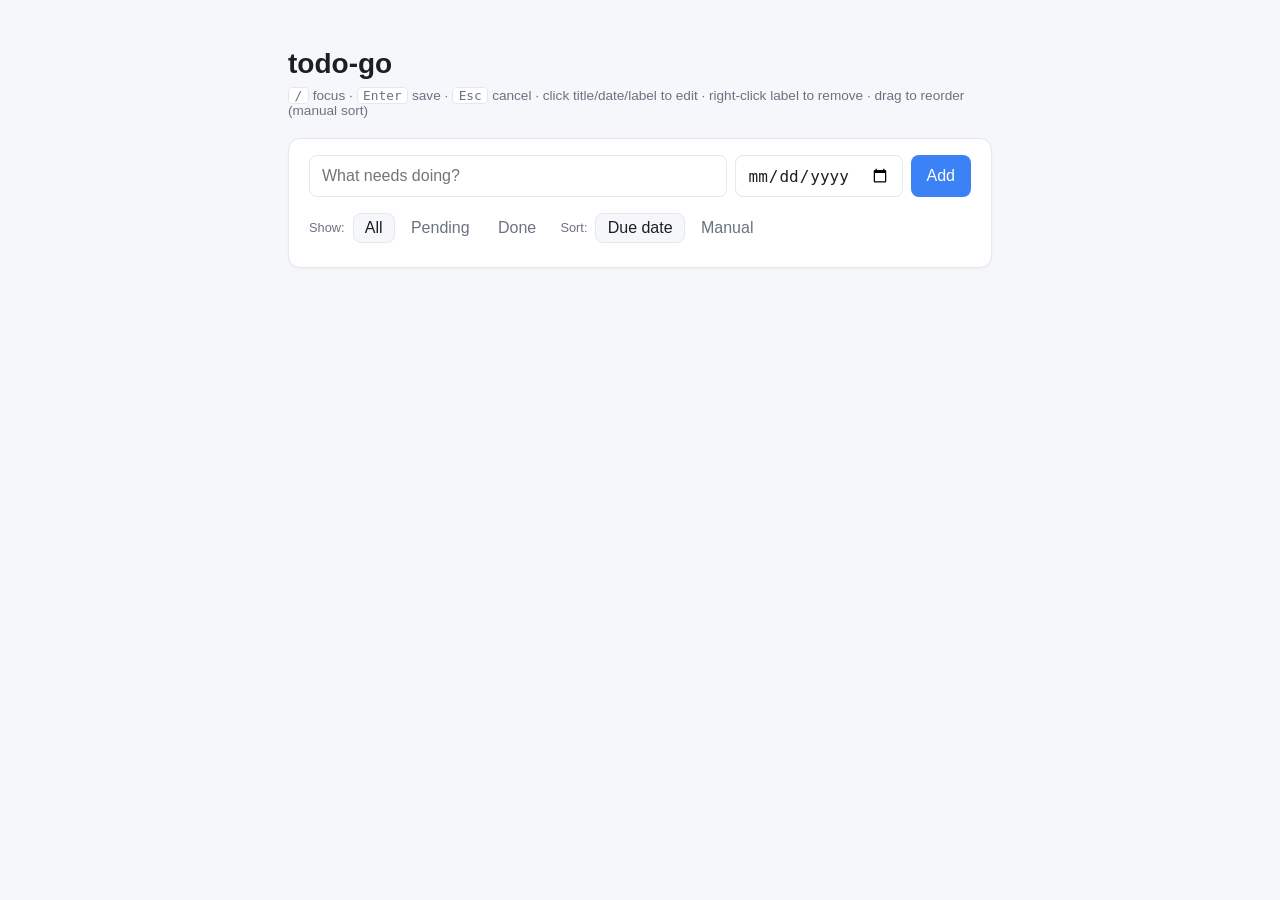
==== commit 0f6c1600: "Fix label-filter badge staying visible after clear .toolbar .group set display: flex, which overrode" ====
--- a/web/index.html
+++ b/web/index.html
@@ -74,6 +74,7 @@
       align-items: center;
     }
     .toolbar .group { display: flex; gap: 0.25rem; align-items: center; }
+    .toolbar .group[hidden] { display: none; }
     .toolbar .group-label { color: var(--muted); font-size: 0.8rem; margin-right: 0.25rem; }
     .toolbar button {
       background: transparent;
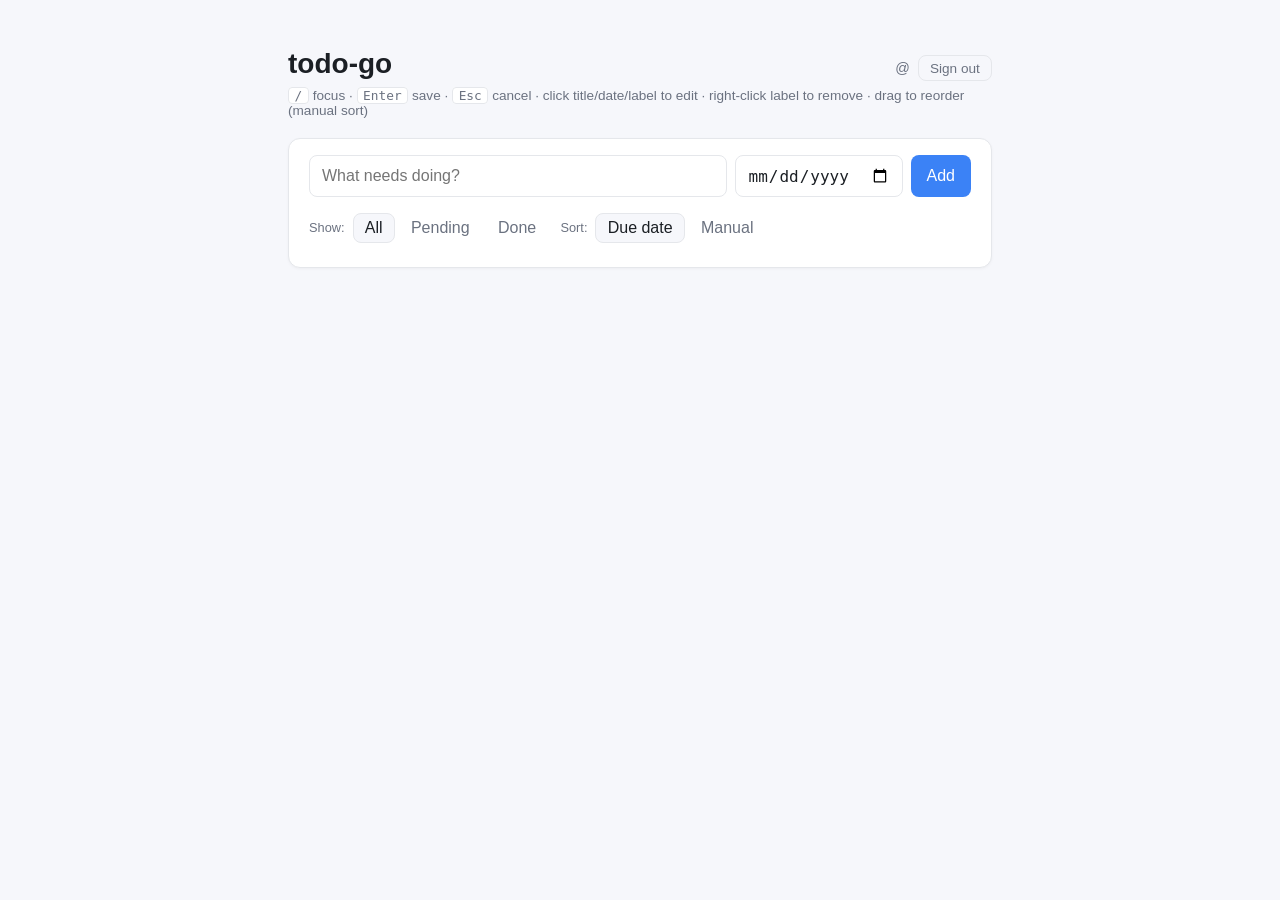
==== commit 3018512c: "Multi-user auth with sessions and per-user data New files - users.go         UserStore: register/aut" ====
--- a/web/index.html
+++ b/web/index.html
@@ -46,6 +46,24 @@
     }
     .app { width: 100%; max-width: 44rem; }
     h1 { margin: 0 0 0.5rem; font-size: 1.75rem; }
+    .app-header {
+      display: flex;
+      align-items: baseline;
+      justify-content: space-between;
+      gap: 1rem;
+      flex-wrap: wrap;
+    }
+    .user-box { display: flex; align-items: center; gap: 0.5rem; }
+    .user-name { color: var(--muted); font-size: 0.9rem; }
+    .user-name::before { content: "@"; }
+    .logout {
+      padding: 0.3rem 0.7rem;
+      font-size: 0.85rem;
+      background: transparent;
+      color: var(--muted);
+      border: 1px solid var(--border);
+    }
+    .logout:hover { color: var(--text); }
     .hint { color: var(--muted); font-size: 0.85rem; margin: 0 0 1.25rem; }
     kbd {
       background: var(--card);
@@ -206,7 +224,13 @@
 </head>
 <body>
   <div class="app">
-    <h1>todo-go</h1>
+    <div class="app-header">
+      <h1>todo-go</h1>
+      <div class="user-box">
+        <span id="user-name" class="user-name"></span>
+        <button id="logout" class="logout" type="button">Sign out</button>
+      </div>
+    </div>
     <p class="hint">
       <kbd>/</kbd> focus · <kbd>Enter</kbd> save · <kbd>Esc</kbd> cancel · click title/date/label to edit · right-click label to remove · drag to reorder (manual sort)
     </p>
@@ -259,6 +283,22 @@
     let dragSrcID = null;
 
     const todayISO = () => new Date().toISOString().slice(0, 10);
+
+    async function bootstrapUser() {
+      const res = await fetch("/api/me");
+      if (res.status === 401) {
+        window.location.href = "/login";
+        return null;
+      }
+      const data = await res.json();
+      document.getElementById("user-name").textContent = data.username || "";
+      return data.username;
+    }
+
+    document.getElementById("logout").addEventListener("click", async () => {
+      await fetch("/api/logout", { method: "POST" });
+      window.location.href = "/login";
+    });
 
     function updateLabelFilterUI() {
       if (currentLabel) {
@@ -584,7 +624,7 @@
       }
     });
 
-    refresh();
+    bootstrapUser().then((user) => { if (user) refresh(); });
   </script>
 </body>
 </html>
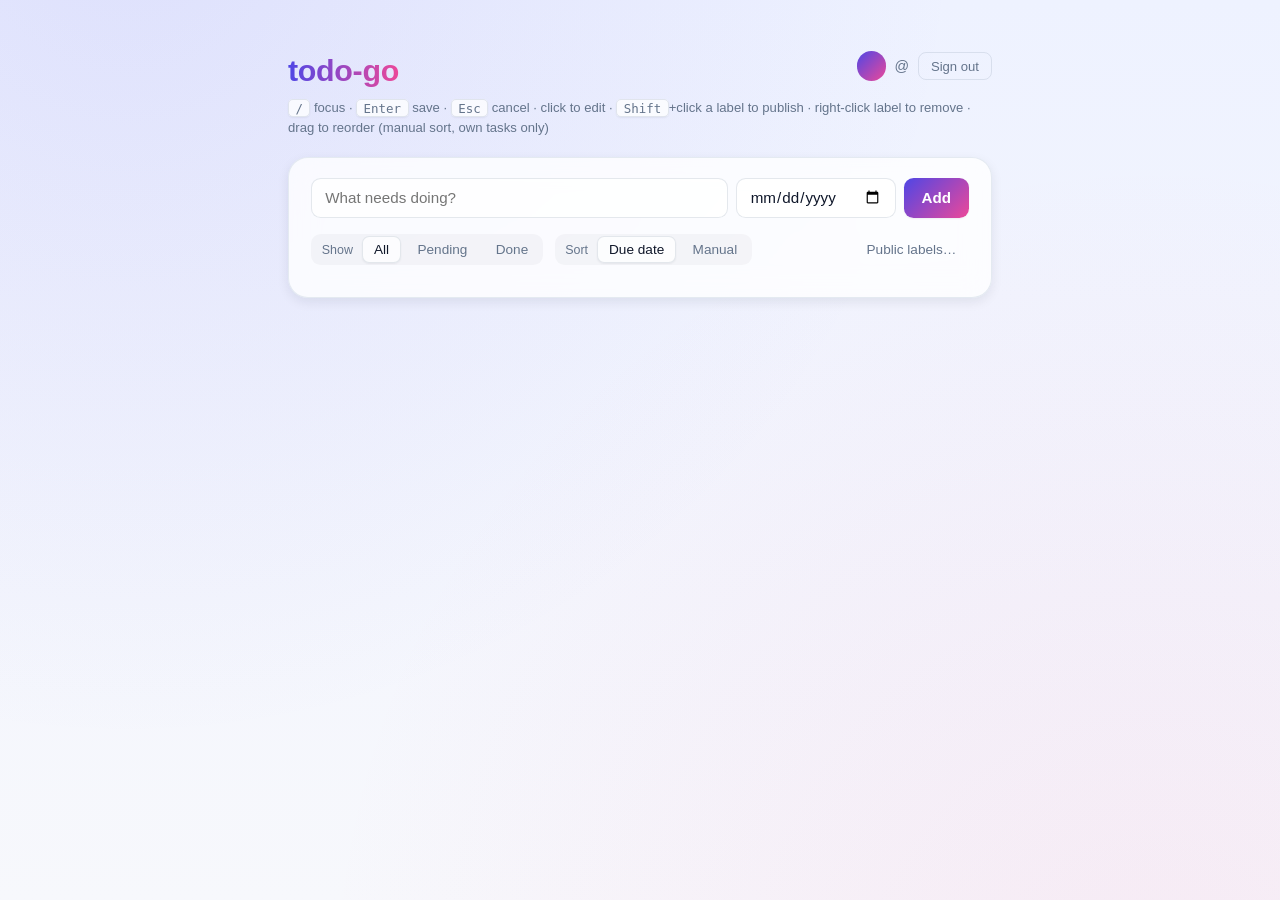
==== commit af68af74: "Public labels + fancier UI Public labels - Per-user public-label list on Store (PublicLabels []strin" ====
--- a/web/index.html
+++ b/web/index.html
@@ -7,219 +7,422 @@
   <style>
     :root {
       color-scheme: light dark;
-      --bg: #f6f7fb;
-      --card: #ffffff;
-      --text: #1b1f24;
-      --muted: #6b7280;
-      --accent: #3b82f6;
-      --border: #e5e7eb;
-      --danger: #ef4444;
-      --warn: #f59e0b;
-      --drop: rgba(59, 130, 246, 0.18);
+      --bg-start: #eef2ff;
+      --bg-end:   #f7f8fc;
+      --card:     rgba(255, 255, 255, 0.78);
+      --card-border: rgba(226, 232, 240, 0.9);
+      --text:     #0f172a;
+      --muted:    #64748b;
+      --accent:   #4f46e5;
+      --accent-2: #ec4899;
+      --accent-soft: rgba(79, 70, 229, 0.10);
+      --border:   rgba(148, 163, 184, 0.25);
+      --danger:   #ef4444;
+      --success:  #10b981;
+      --warn:     #f59e0b;
+      --drop:     rgba(79, 70, 229, 0.12);
       --overdue-bg: rgba(239, 68, 68, 0.08);
-      --label-bg: rgba(59, 130, 246, 0.12);
-      --label-border: rgba(59, 130, 246, 0.35);
+      --overdue-border: rgba(239, 68, 68, 0.35);
+      --label-bg:     rgba(79, 70, 229, 0.10);
+      --label-border: rgba(79, 70, 229, 0.35);
+      --label-public-bg:     rgba(16, 185, 129, 0.12);
+      --label-public-border: rgba(16, 185, 129, 0.45);
+      --shared-bg: rgba(236, 72, 153, 0.05);
+      --shared-border: rgba(236, 72, 153, 0.20);
+      --shadow-sm: 0 1px 2px rgba(15, 23, 42, 0.06);
+      --shadow-md: 0 4px 12px rgba(15, 23, 42, 0.08);
+      --shadow-lg: 0 12px 32px rgba(15, 23, 42, 0.12);
     }
     @media (prefers-color-scheme: dark) {
       :root {
-        --bg: #0f172a;
-        --card: #111827;
-        --text: #f3f4f6;
-        --muted: #9ca3af;
-        --border: #1f2937;
-        --overdue-bg: rgba(239, 68, 68, 0.16);
-        --label-bg: rgba(96, 165, 250, 0.18);
-        --label-border: rgba(96, 165, 250, 0.4);
+        --bg-start: #0b1224;
+        --bg-end:   #0f172a;
+        --card:     rgba(17, 24, 39, 0.78);
+        --card-border: rgba(30, 41, 59, 0.9);
+        --text:     #f1f5f9;
+        --muted:    #94a3b8;
+        --accent:   #818cf8;
+        --accent-2: #f472b6;
+        --accent-soft: rgba(129, 140, 248, 0.14);
+        --border:   rgba(148, 163, 184, 0.20);
+        --overdue-bg: rgba(239, 68, 68, 0.14);
+        --label-bg:     rgba(129, 140, 248, 0.15);
+        --label-border: rgba(129, 140, 248, 0.45);
+        --label-public-bg:     rgba(52, 211, 153, 0.12);
+        --label-public-border: rgba(52, 211, 153, 0.5);
+        --shared-bg: rgba(244, 114, 182, 0.06);
+        --shared-border: rgba(244, 114, 182, 0.25);
       }
     }
+
     * { box-sizing: border-box; }
+    html, body { margin: 0; padding: 0; }
     body {
-      margin: 0;
-      font-family: -apple-system, BlinkMacSystemFont, "Segoe UI", Roboto, sans-serif;
-      background: var(--bg);
+      font-family: "Inter", -apple-system, BlinkMacSystemFont, "Segoe UI", Roboto, sans-serif;
+      background:
+        radial-gradient(circle at 10% -10%, var(--accent-soft), transparent 55%),
+        radial-gradient(circle at 90% 110%, rgba(236, 72, 153, 0.08), transparent 55%),
+        linear-gradient(180deg, var(--bg-start), var(--bg-end));
+      background-attachment: fixed;
       color: var(--text);
       min-height: 100vh;
       display: flex;
       align-items: flex-start;
       justify-content: center;
       padding: 3rem 1rem;
+      line-height: 1.45;
+      -webkit-font-smoothing: antialiased;
     }
     .app { width: 100%; max-width: 44rem; }
-    h1 { margin: 0 0 0.5rem; font-size: 1.75rem; }
+
     .app-header {
       display: flex;
       align-items: baseline;
       justify-content: space-between;
       gap: 1rem;
+      margin-bottom: 0.4rem;
       flex-wrap: wrap;
     }
+    h1 {
+      margin: 0;
+      font-size: 1.9rem;
+      letter-spacing: -0.01em;
+      font-weight: 700;
+      background: linear-gradient(90deg, var(--accent), var(--accent-2));
+      -webkit-background-clip: text;
+      background-clip: text;
+      color: transparent;
+    }
     .user-box { display: flex; align-items: center; gap: 0.5rem; }
-    .user-name { color: var(--muted); font-size: 0.9rem; }
-    .user-name::before { content: "@"; }
+    .avatar {
+      width: 1.85rem;
+      height: 1.85rem;
+      border-radius: 50%;
+      background: linear-gradient(135deg, var(--accent), var(--accent-2));
+      color: white;
+      display: inline-flex;
+      align-items: center;
+      justify-content: center;
+      font-size: 0.8rem;
+      font-weight: 700;
+      text-transform: uppercase;
+    }
+    .user-name { color: var(--muted); font-size: 0.9rem; font-weight: 500; }
+    .user-name::before { content: "@"; color: var(--muted); margin-right: 0.05rem; }
     .logout {
-      padding: 0.3rem 0.7rem;
-      font-size: 0.85rem;
+      padding: 0.35rem 0.75rem;
+      font-size: 0.82rem;
       background: transparent;
       color: var(--muted);
       border: 1px solid var(--border);
-    }
-    .logout:hover { color: var(--text); }
-    .hint { color: var(--muted); font-size: 0.85rem; margin: 0 0 1.25rem; }
+      border-radius: 0.5rem;
+      cursor: pointer;
+      transition: all 150ms ease;
+    }
+    .logout:hover { color: var(--text); border-color: var(--muted); background: var(--accent-soft); }
+
+    .hint { color: var(--muted); font-size: 0.82rem; margin: 0 0 1.25rem; }
     kbd {
       background: var(--card);
       border: 1px solid var(--border);
-      border-radius: 0.25rem;
-      padding: 0 0.35rem;
+      border-radius: 0.3rem;
+      padding: 0.05rem 0.4rem;
       font-family: ui-monospace, SFMono-Regular, Menlo, monospace;
-      font-size: 0.8rem;
-    }
+      font-size: 0.78rem;
+      box-shadow: var(--shadow-sm);
+    }
+
     .card {
       background: var(--card);
-      border: 1px solid var(--border);
-      border-radius: 0.75rem;
-      padding: 1rem 1.25rem;
-      box-shadow: 0 1px 3px rgba(0,0,0,0.04);
-    }
-    form { display: flex; gap: 0.5rem; margin-bottom: 1rem; flex-wrap: wrap; }
-    form > input[type="text"] { flex: 1 1 14rem; }
-    form > input[type="date"] { flex: 0 0 10rem; }
+      backdrop-filter: blur(14px);
+      -webkit-backdrop-filter: blur(14px);
+      border: 1px solid var(--card-border);
+      border-radius: 1.25rem;
+      padding: 1.25rem 1.4rem;
+      box-shadow: var(--shadow-md);
+    }
+
+    form#add-form { display: flex; gap: 0.5rem; margin-bottom: 1rem; flex-wrap: wrap; }
+    form#add-form > input[type="text"] { flex: 1 1 14rem; }
+    form#add-form > input[type="date"] { flex: 0 0 10rem; }
+
     .toolbar {
       display: flex;
       gap: 0.75rem;
-      margin-bottom: 0.5rem;
+      margin-bottom: 0.75rem;
       font-size: 0.9rem;
       flex-wrap: wrap;
       align-items: center;
     }
-    .toolbar .group { display: flex; gap: 0.25rem; align-items: center; }
+    .toolbar .group { display: flex; gap: 0.25rem; align-items: center; padding: 0.15rem; border-radius: 0.6rem; background: rgba(15, 23, 42, 0.03); }
     .toolbar .group[hidden] { display: none; }
-    .toolbar .group-label { color: var(--muted); font-size: 0.8rem; margin-right: 0.25rem; }
+    .toolbar .group-label { color: var(--muted); font-size: 0.78rem; padding: 0 0.3rem 0 0.5rem; font-weight: 500; }
     .toolbar button {
       background: transparent;
       color: var(--muted);
       padding: 0.3rem 0.7rem;
       border: 1px solid transparent;
-    }
+      border-radius: 0.45rem;
+      cursor: pointer;
+      font-size: 0.85rem;
+      transition: all 150ms ease;
+    }
+    .toolbar button:hover { color: var(--text); background: rgba(15, 23, 42, 0.04); }
     .toolbar button.active {
       color: var(--text);
-      background: var(--bg);
+      background: var(--card);
       border-color: var(--border);
+      box-shadow: var(--shadow-sm);
     }
     .label-filter {
-      color: var(--accent);
-      font-weight: 500;
-    }
+      background: var(--accent-soft) !important;
+    }
+    .label-filter #label-filter-name { color: var(--accent); font-weight: 600; padding: 0 0.3rem; font-size: 0.85rem; }
     .label-filter button {
-      padding: 0 0.4rem;
-      font-size: 0.75rem;
+      padding: 0.2rem 0.45rem;
+      font-size: 0.85rem;
       color: var(--muted);
-      background: transparent;
-    }
+    }
+
     input[type="text"],
     input[type="date"] {
-      padding: 0.6rem 0.75rem;
+      padding: 0.6rem 0.8rem;
       border: 1px solid var(--border);
-      border-radius: 0.5rem;
+      border-radius: 0.6rem;
       background: var(--card);
       color: var(--text);
-      font-size: 1rem;
+      font-size: 0.95rem;
+      font-family: inherit;
+      transition: border-color 120ms ease, box-shadow 120ms ease;
     }
     input[type="text"]:focus,
     input[type="date"]:focus {
-      outline: 2px solid var(--accent);
-      outline-offset: 1px;
-    }
-    button {
-      padding: 0.6rem 1rem;
+      outline: none;
+      border-color: var(--accent);
+      box-shadow: 0 0 0 3px var(--accent-soft);
+    }
+    button.primary {
+      padding: 0.6rem 1.1rem;
       border: 0;
-      border-radius: 0.5rem;
-      background: var(--accent);
+      border-radius: 0.6rem;
+      background: linear-gradient(135deg, var(--accent), var(--accent-2));
       color: white;
-      font-size: 1rem;
+      font-size: 0.95rem;
+      font-weight: 600;
       cursor: pointer;
-    }
-    button:hover { filter: brightness(1.08); }
-    ul { list-style: none; padding: 0; margin: 0; }
+      box-shadow: var(--shadow-sm);
+      transition: transform 100ms ease, box-shadow 120ms ease, filter 120ms ease;
+    }
+    button.primary:hover { filter: brightness(1.05); box-shadow: var(--shadow-md); transform: translateY(-1px); }
+    button.primary:active { transform: translateY(0); }
+
+    ul { list-style: none; padding: 0; margin: 0; display: flex; flex-direction: column; gap: 0.4rem; }
     li {
       display: flex;
       align-items: center;
-      gap: 0.5rem;
-      padding: 0.6rem 0.4rem;
-      border-bottom: 1px solid var(--border);
+      gap: 0.55rem;
+      padding: 0.6rem 0.85rem;
+      background: var(--card);
+      border: 1px solid var(--border);
+      border-radius: 0.8rem;
+      transition: box-shadow 120ms ease, transform 80ms ease, background 150ms ease;
       flex-wrap: wrap;
     }
+    li:hover { box-shadow: var(--shadow-sm); }
     li.draggable { cursor: grab; }
-    li:last-child { border-bottom: 0; }
+    li.draggable:active { cursor: grabbing; }
     li.dragging { opacity: 0.35; }
-    li.drop-target { background: var(--drop); border-radius: 0.5rem; }
-    li.overdue { background: var(--overdue-bg); border-radius: 0.5rem; }
-    li input[type="checkbox"] { width: 1.1rem; height: 1.1rem; cursor: pointer; }
-    li .title { flex: 1 1 auto; min-width: 0; padding: 0.25rem 0; cursor: text; }
-    li.done .title { text-decoration: line-through; color: var(--muted); }
+    li.drop-target { background: var(--drop); border-color: var(--accent); }
+    li.overdue { background: var(--overdue-bg); border-color: var(--overdue-border); }
+    li.shared { background: var(--shared-bg); border-color: var(--shared-border); border-style: dashed; }
+
+    li input[type="checkbox"] {
+      width: 1.1rem;
+      height: 1.1rem;
+      cursor: pointer;
+      accent-color: var(--accent);
+    }
+    li input[type="checkbox"]:disabled { cursor: not-allowed; opacity: 0.5; }
+
+    li .title { flex: 1 1 auto; min-width: 0; padding: 0.2rem 0; cursor: text; font-weight: 500; }
+    li.done .title { text-decoration: line-through; color: var(--muted); font-weight: 400; }
+    li.shared .title { cursor: default; }
     li .edit {
       flex: 1;
-      padding: 0.25rem 0.5rem;
+      padding: 0.3rem 0.5rem;
       border: 1px solid var(--accent);
-      border-radius: 0.3rem;
+      border-radius: 0.4rem;
       background: var(--card);
       color: var(--text);
-      font-size: 1rem;
-    }
+      font-size: 0.95rem;
+    }
+
+    .owner-pill {
+      font-size: 0.7rem;
+      padding: 0.12rem 0.45rem 0.12rem 0.22rem;
+      border-radius: 999px;
+      background: rgba(236, 72, 153, 0.12);
+      color: var(--accent-2);
+      font-weight: 600;
+      display: inline-flex;
+      align-items: center;
+      gap: 0.3rem;
+      white-space: nowrap;
+    }
+    .owner-pill .avatar { width: 1.1rem; height: 1.1rem; font-size: 0.6rem; }
+
     .labels {
       display: inline-flex;
-      gap: 0.25rem;
+      gap: 0.3rem;
       flex-wrap: wrap;
       align-items: center;
     }
     .label {
-      font-size: 0.75rem;
-      padding: 0.1rem 0.5rem;
+      font-size: 0.72rem;
+      padding: 0.15rem 0.55rem;
       border-radius: 999px;
       background: var(--label-bg);
       border: 1px solid var(--label-border);
-      color: var(--text);
+      color: var(--accent);
       cursor: pointer;
       white-space: nowrap;
-    }
-    .label:hover { filter: brightness(1.1); }
+      font-weight: 500;
+      display: inline-flex;
+      align-items: center;
+      gap: 0.25rem;
+      transition: filter 120ms ease;
+    }
+    .label.public {
+      background: var(--label-public-bg);
+      border-color: var(--label-public-border);
+      color: var(--success);
+    }
+    .label:hover { filter: brightness(1.05); }
     .label-add {
-      font-size: 0.75rem;
-      padding: 0.1rem 0.5rem;
+      font-size: 0.72rem;
+      padding: 0.1rem 0.55rem;
       border-radius: 999px;
       background: transparent;
       border: 1px dashed var(--border);
       color: var(--muted);
       cursor: pointer;
-    }
+      transition: all 120ms ease;
+    }
+    .label-add:hover { color: var(--accent); border-color: var(--accent); }
     .label-input {
       font-size: 0.75rem;
-      padding: 0.1rem 0.5rem;
+      padding: 0.15rem 0.55rem;
       border-radius: 999px;
       border: 1px solid var(--accent);
       background: var(--card);
       color: var(--text);
       width: 8rem;
     }
+
     .due {
-      font-size: 0.8rem;
-      padding: 0.15rem 0.5rem;
+      font-size: 0.78rem;
+      padding: 0.18rem 0.55rem;
       border: 1px solid var(--border);
       border-radius: 999px;
       color: var(--muted);
       cursor: pointer;
       white-space: nowrap;
-    }
-    .due.overdue { color: var(--danger); border-color: var(--danger); font-weight: 600; }
-    .due.empty { color: var(--muted); font-style: italic; opacity: 0.7; }
+      transition: color 120ms ease, border-color 120ms ease;
+    }
+    .due:hover { color: var(--text); border-color: var(--muted); }
+    .due.overdue { color: var(--danger); border-color: var(--overdue-border); font-weight: 600; background: rgba(239, 68, 68, 0.06); }
+    .due.empty { color: var(--muted); font-style: italic; opacity: 0.65; border-style: dashed; }
     .due.empty:hover { opacity: 1; }
-    .due-edit { font-size: 0.8rem; padding: 0.15rem 0.35rem; }
-    .delete {
+    .due-edit { font-size: 0.78rem; padding: 0.18rem 0.4rem; }
+
+    .icon-btn {
       background: transparent;
-      color: var(--danger);
-      padding: 0.25rem 0.5rem;
-      font-size: 1.1rem;
-    }
-    .empty { color: var(--muted); text-align: center; padding: 1rem 0; }
+      border: 0;
+      color: var(--muted);
+      padding: 0.3rem;
+      border-radius: 0.4rem;
+      cursor: pointer;
+      display: inline-flex;
+      align-items: center;
+      justify-content: center;
+      transition: color 120ms ease, background 120ms ease;
+    }
+    .icon-btn:hover { color: var(--danger); background: rgba(239, 68, 68, 0.08); }
+    .icon-btn svg { width: 1rem; height: 1rem; }
+
+    .empty {
+      color: var(--muted);
+      text-align: center;
+      padding: 1.5rem 0;
+      font-size: 0.9rem;
+    }
+
+    @keyframes fade-in {
+      from { opacity: 0; transform: translateY(4px); }
+      to   { opacity: 1; transform: translateY(0); }
+    }
+    li { animation: fade-in 180ms ease; }
+
+    /* Manage public labels button */
+    .manage-public {
+      margin-left: auto;
+      font-size: 0.82rem;
+      color: var(--muted);
+      background: transparent;
+      border: 1px solid var(--border);
+      padding: 0.3rem 0.7rem;
+      border-radius: 0.5rem;
+      cursor: pointer;
+      transition: all 120ms ease;
+    }
+    .manage-public:hover { color: var(--accent); border-color: var(--accent); }
+
+    .dialog-backdrop {
+      position: fixed;
+      inset: 0;
+      background: rgba(15, 23, 42, 0.5);
+      display: flex;
+      align-items: center;
+      justify-content: center;
+      padding: 1rem;
+      z-index: 10;
+      backdrop-filter: blur(3px);
+    }
+    .dialog-backdrop[hidden] { display: none; }
+    .dialog {
+      background: var(--card);
+      backdrop-filter: blur(20px);
+      border: 1px solid var(--card-border);
+      border-radius: 1rem;
+      box-shadow: var(--shadow-lg);
+      padding: 1.4rem;
+      max-width: 24rem;
+      width: 100%;
+    }
+    .dialog h2 { margin: 0 0 0.75rem; font-size: 1.05rem; }
+    .dialog .labels-list { display: flex; flex-direction: column; gap: 0.4rem; margin-bottom: 0.9rem; }
+    .dialog .labels-list .row {
+      display: flex;
+      align-items: center;
+      gap: 0.75rem;
+      font-size: 0.9rem;
+      padding: 0.4rem 0.5rem;
+      border: 1px solid var(--border);
+      border-radius: 0.55rem;
+    }
+    .dialog .labels-list .row label { flex: 1; cursor: pointer; }
+    .dialog .labels-list .row input[type="checkbox"] { accent-color: var(--success); }
+    .dialog .dialog-actions { display: flex; justify-content: flex-end; gap: 0.5rem; }
+    .dialog button.secondary {
+      background: transparent;
+      color: var(--muted);
+      border: 1px solid var(--border);
+      padding: 0.5rem 0.9rem;
+      border-radius: 0.55rem;
+      cursor: pointer;
+      font-size: 0.9rem;
+    }
+    .dialog button.secondary:hover { color: var(--text); }
   </style>
 </head>
 <body>
@@ -227,41 +430,58 @@
     <div class="app-header">
       <h1>todo-go</h1>
       <div class="user-box">
+        <span id="user-avatar" class="avatar"></span>
         <span id="user-name" class="user-name"></span>
         <button id="logout" class="logout" type="button">Sign out</button>
       </div>
     </div>
     <p class="hint">
-      <kbd>/</kbd> focus · <kbd>Enter</kbd> save · <kbd>Esc</kbd> cancel · click title/date/label to edit · right-click label to remove · drag to reorder (manual sort)
+      <kbd>/</kbd> focus · <kbd>Enter</kbd> save · <kbd>Esc</kbd> cancel · click to edit · <kbd>Shift</kbd>+click a label to publish · right-click label to remove · drag to reorder (manual sort, own tasks only)
     </p>
     <div class="card">
       <form id="add-form">
         <input id="title" type="text" placeholder="What needs doing?" autocomplete="off" required />
         <input id="due" type="date" title="Optional due date" />
-        <button type="submit">Add</button>
+        <button type="submit" class="primary">Add</button>
       </form>
 
       <div class="toolbar">
         <div class="group">
-          <span class="group-label">Show:</span>
+          <span class="group-label">Show</span>
           <button data-filter="all" class="active">All</button>
           <button data-filter="pending">Pending</button>
           <button data-filter="done">Done</button>
         </div>
         <div class="group">
-          <span class="group-label">Sort:</span>
+          <span class="group-label">Sort</span>
           <button data-sort="due" class="active">Due date</button>
           <button data-sort="manual">Manual</button>
         </div>
         <div class="group label-filter" id="label-filter" hidden>
-          <span class="group-label">Label:</span>
+          <span class="group-label">Label</span>
           <span id="label-filter-name"></span>
           <button id="label-filter-clear" type="button" title="Clear label filter">×</button>
         </div>
+        <button id="manage-public" type="button" class="manage-public" title="Manage which of your labels are public">Public labels…</button>
       </div>
 
       <ul id="list"></ul>
-      <div id="empty" class="empty" hidden>(no tasks)</div>
+      <div id="empty" class="empty" hidden>No tasks yet. Add one above.</div>
+    </div>
+  </div>
+
+  <!-- Public labels dialog -->
+  <div id="public-dialog" class="dialog-backdrop" hidden>
+    <div class="dialog">
+      <h2>Public labels</h2>
+      <p class="hint" style="margin: 0 0 0.75rem;">
+        Tasks tagged with a public label are visible (read-only) to other users.
+      </p>
+      <div id="public-labels-list" class="labels-list"></div>
+      <div id="public-labels-empty" class="empty" hidden>You have no labels yet.</div>
+      <div class="dialog-actions">
+        <button type="button" class="secondary" id="public-dialog-close">Done</button>
+      </div>
     </div>
   </div>
 
@@ -275,24 +495,47 @@
     const labelFilterEl = document.getElementById("label-filter");
     const labelFilterNameEl = document.getElementById("label-filter-name");
     const labelFilterClearEl = document.getElementById("label-filter-clear");
-
+    const userNameEl = document.getElementById("user-name");
+    const userAvatarEl = document.getElementById("user-avatar");
+    const managePublicBtn = document.getElementById("manage-public");
+    const publicDialog = document.getElementById("public-dialog");
+    const publicLabelsList = document.getElementById("public-labels-list");
+    const publicLabelsEmpty = document.getElementById("public-labels-empty");
+
+    let currentUser = "";
     let currentFilter = "all";
     let currentSort = "due";
     let currentLabel = "";
     let currentTasks = [];
+    let publicSet = new Set();
     let dragSrcID = null;
 
     const todayISO = () => new Date().toISOString().slice(0, 10);
+
+    function avatarText(name) { return (name || "?").trim().charAt(0); }
+
+    function iconTrash() {
+      return `<svg viewBox="0 0 24 24" fill="none" stroke="currentColor" stroke-width="2" stroke-linecap="round" stroke-linejoin="round"><path d="M3 6h18"></path><path d="M8 6V4a2 2 0 0 1 2-2h4a2 2 0 0 1 2 2v2"></path><path d="M19 6l-1 14a2 2 0 0 1-2 2H8a2 2 0 0 1-2-2L5 6"></path><line x1="10" y1="11" x2="10" y2="17"></line><line x1="14" y1="11" x2="14" y2="17"></line></svg>`;
+    }
+    function iconGlobe() {
+      return `<svg style="width:0.75rem;height:0.75rem" viewBox="0 0 24 24" fill="none" stroke="currentColor" stroke-width="2" stroke-linecap="round" stroke-linejoin="round"><circle cx="12" cy="12" r="10"/><line x1="2" y1="12" x2="22" y2="12"/><path d="M12 2a15.3 15.3 0 0 1 0 20 15.3 15.3 0 0 1 0-20z"/></svg>`;
+    }
 
     async function bootstrapUser() {
       const res = await fetch("/api/me");
-      if (res.status === 401) {
-        window.location.href = "/login";
-        return null;
-      }
+      if (res.status === 401) { window.location.href = "/login"; return null; }
       const data = await res.json();
-      document.getElementById("user-name").textContent = data.username || "";
-      return data.username;
+      currentUser = data.username || "";
+      userNameEl.textContent = currentUser;
+      userAvatarEl.textContent = avatarText(currentUser);
+      return currentUser;
+    }
+
+    async function loadPublicSet() {
+      const res = await fetch("/api/public-labels");
+      if (!res.ok) { publicSet = new Set(); return; }
+      const labels = await res.json();
+      publicSet = new Set(labels || []);
     }
 
     document.getElementById("logout").addEventListener("click", async () => {
@@ -328,15 +571,15 @@
     }
 
     function renderItem(t) {
+      const mine = t.owner === currentUser;
       const li = document.createElement("li");
       li.dataset.id = t.id;
+      li.dataset.owner = t.owner;
       if (t.done) li.classList.add("done");
-
-      const draggable = currentFilter === "all" && currentSort === "manual" && !currentLabel;
-      if (draggable) {
-        li.classList.add("draggable");
-        li.draggable = true;
-      }
+      if (!mine) li.classList.add("shared");
+
+      const draggable = mine && currentFilter === "all" && currentSort === "manual" && !currentLabel;
+      if (draggable) { li.classList.add("draggable"); li.draggable = true; }
 
       const overdue = !t.done && t.due_date && t.due_date < todayISO();
       if (overdue) li.classList.add("overdue");
@@ -344,58 +587,87 @@
       const cb = document.createElement("input");
       cb.type = "checkbox";
       cb.checked = t.done;
-      cb.addEventListener("change", () => toggleDone(t.id, cb.checked));
+      cb.disabled = !mine;
+      if (mine) cb.addEventListener("change", () => toggleDone(t.id, cb.checked));
 
       const title = document.createElement("span");
       title.className = "title";
       title.textContent = t.title;
-      title.addEventListener("click", () => startTitleEdit(li, t));
+      if (mine) title.addEventListener("click", () => startTitleEdit(li, t));
 
       const labels = document.createElement("span");
       labels.className = "labels";
       (t.labels || []).forEach((l) => {
+        const isPublic = mine ? publicSet.has(l) : true; // shared tasks' labels are public by definition
         const pill = document.createElement("span");
-        pill.className = "label";
-        pill.textContent = "#" + l;
-        pill.title = "Click to filter · right-click to remove";
-        pill.addEventListener("click", () => {
+        pill.className = "label" + (isPublic ? " public" : "");
+        if (isPublic) { pill.innerHTML = iconGlobe(); }
+        pill.appendChild(document.createTextNode("#" + l));
+        pill.title = mine
+          ? "Click to filter · Shift+click to toggle public · Right-click to remove"
+          : "Shared public label";
+        pill.addEventListener("click", (e) => {
+          if (e.shiftKey && mine) { togglePublic(l); return; }
           currentLabel = l;
           updateLabelFilterUI();
           refresh();
         });
-        pill.addEventListener("contextmenu", (e) => {
-          e.preventDefault();
-          removeLabel(t.id, l);
-        });
+        if (mine) {
+          pill.addEventListener("contextmenu", (e) => {
+            e.preventDefault();
+            removeLabel(t.id, l);
+          });
+        }
         labels.appendChild(pill);
       });
-
-      const addLabelBtn = document.createElement("button");
-      addLabelBtn.type = "button";
-      addLabelBtn.className = "label-add";
-      addLabelBtn.textContent = "+ label";
-      addLabelBtn.addEventListener("click", () => startAddLabel(addLabelBtn, t));
-      labels.appendChild(addLabelBtn);
+      if (mine) {
+        const addLabelBtn = document.createElement("button");
+        addLabelBtn.type = "button";
+        addLabelBtn.className = "label-add";
+        addLabelBtn.textContent = "+ label";
+        addLabelBtn.addEventListener("click", () => startAddLabel(addLabelBtn, t));
+        labels.appendChild(addLabelBtn);
+      }
 
       const due = document.createElement("span");
       due.className = "due" + (overdue ? " overdue" : "") + (t.due_date ? "" : " empty");
       due.textContent = t.due_date ? (overdue ? `⚠ ${t.due_date}` : t.due_date) : "+ due";
-      due.title = t.due_date ? "Click to change, right-click to clear" : "Click to set a due date";
-      due.addEventListener("click", () => startDueEdit(li, t));
-      due.addEventListener("contextmenu", (e) => {
-        if (!t.due_date) return;
-        e.preventDefault();
-        setDue(t.id, "");
-      });
-
-      const del = document.createElement("button");
-      del.className = "delete";
-      del.type = "button";
-      del.textContent = "×";
-      del.title = "Delete";
-      del.addEventListener("click", () => remove(t.id));
-
-      li.append(cb, title, labels, due, del);
+      if (mine) {
+        due.addEventListener("click", () => startDueEdit(li, t));
+        due.addEventListener("contextmenu", (e) => {
+          if (!t.due_date) return;
+          e.preventDefault();
+          setDue(t.id, "");
+        });
+      } else {
+        due.style.cursor = "default";
+      }
+
+      const right = document.createElement("span");
+      right.style.marginLeft = "auto";
+      right.style.display = "flex";
+      right.style.alignItems = "center";
+      right.style.gap = "0.4rem";
+
+      if (!mine) {
+        const owner = document.createElement("span");
+        owner.className = "owner-pill";
+        const av = document.createElement("span");
+        av.className = "avatar";
+        av.textContent = avatarText(t.owner);
+        owner.append(av, document.createTextNode("@" + t.owner));
+        right.appendChild(owner);
+      } else {
+        const del = document.createElement("button");
+        del.className = "icon-btn";
+        del.type = "button";
+        del.title = "Delete";
+        del.innerHTML = iconTrash();
+        del.addEventListener("click", () => remove(t.id));
+        right.appendChild(del);
+      }
+
+      li.append(cb, title, labels, due, right);
 
       if (draggable) {
         li.addEventListener("dragstart", (e) => {
@@ -433,7 +705,6 @@
       input.maxLength = 32;
       btn.replaceWith(input);
       input.focus();
-
       let settled = false;
       const commit = async (save) => {
         if (settled) return;
@@ -451,7 +722,6 @@
         }
         refresh();
       };
-
       input.addEventListener("keydown", (e) => {
         if (e.key === "Enter") { e.preventDefault(); commit(true); }
         else if (e.key === "Escape") { e.preventDefault(); commit(false); }
@@ -459,8 +729,21 @@
       input.addEventListener("blur", () => commit(true));
     }
 
+    async function togglePublic(label) {
+      const next = new Set(publicSet);
+      if (next.has(label)) next.delete(label);
+      else next.add(label);
+      await fetch("/api/public-labels", {
+        method: "PUT",
+        headers: { "Content-Type": "application/json" },
+        body: JSON.stringify({ labels: Array.from(next) }),
+      });
+      publicSet = next;
+      refresh();
+    }
+
     async function removeLabel(id, label) {
-      const task = currentTasks.find((t) => t.id === id);
+      const task = currentTasks.find((t) => t.id === id && t.owner === currentUser);
       if (!task) return;
       const next = (task.labels || []).filter((l) => l !== label);
       await fetch(`/api/tasks/${id}`, {
@@ -477,12 +760,10 @@
       input.type = "text";
       input.className = "edit";
       input.value = t.title;
-
       const titleEl = li.querySelector(".title");
       titleEl.replaceWith(input);
       input.focus();
       input.select();
-
       let settled = false;
       const commit = async (save) => {
         if (settled) return;
@@ -499,7 +780,6 @@
         }
         refresh();
       };
-
       input.addEventListener("keydown", (e) => {
         if (e.key === "Enter") { e.preventDefault(); commit(true); }
         else if (e.key === "Escape") { e.preventDefault(); commit(false); }
@@ -513,26 +793,20 @@
       input.type = "date";
       input.className = "due due-edit";
       input.value = t.due_date || "";
-
       const dueEl = li.querySelector(".due");
       dueEl.replaceWith(input);
       input.focus();
       if (typeof input.showPicker === "function") input.showPicker();
-
       let settled = false;
       const commit = async (save) => {
         if (settled) return;
         settled = true;
         if (save) {
           const next = input.value || "";
-          if (next !== (t.due_date || "")) {
-            await setDue(t.id, next);
-            return;
-          }
+          if (next !== (t.due_date || "")) { await setDue(t.id, next); return; }
         }
         refresh();
       };
-
       input.addEventListener("change", () => commit(true));
       input.addEventListener("keydown", (e) => {
         if (e.key === "Escape") { e.preventDefault(); commit(false); }
@@ -565,16 +839,16 @@
     }
 
     async function moveTask(srcID, targetID) {
-      const ids = currentTasks.map((t) => t.id);
-      const from = ids.indexOf(srcID);
-      const to = ids.indexOf(targetID);
+      const myIDs = currentTasks.filter((t) => t.owner === currentUser).map((t) => t.id);
+      const from = myIDs.indexOf(srcID);
+      const to = myIDs.indexOf(targetID);
       if (from < 0 || to < 0) return;
-      ids.splice(from, 1);
-      ids.splice(to, 0, srcID);
+      myIDs.splice(from, 1);
+      myIDs.splice(to, 0, srcID);
       await fetch("/api/reorder", {
         method: "POST",
         headers: { "Content-Type": "application/json" },
-        body: JSON.stringify({ ids }),
+        body: JSON.stringify({ ids: myIDs }),
       });
       refresh();
     }
@@ -615,16 +889,52 @@
     document.addEventListener("keydown", (e) => {
       const tag = document.activeElement?.tagName;
       const typing = tag === "INPUT" || tag === "TEXTAREA";
-      if (e.key === "/" && !typing) {
-        e.preventDefault();
-        titleInput.focus();
+      if (e.key === "/" && !typing) { e.preventDefault(); titleInput.focus(); }
+      if (e.key === "Escape" && document.activeElement === titleInput) titleInput.blur();
+    });
+
+    // Public labels management dialog
+    managePublicBtn.addEventListener("click", async () => {
+      await loadPublicSet();
+      // collect this user's own labels
+      const myLabels = new Set();
+      for (const t of currentTasks) {
+        if (t.owner !== currentUser) continue;
+        (t.labels || []).forEach((l) => myLabels.add(l));
       }
-      if (e.key === "Escape" && document.activeElement === titleInput) {
-        titleInput.blur();
-      }
+      publicLabelsList.innerHTML = "";
+      const labelsArray = Array.from(myLabels).sort();
+      publicLabelsEmpty.hidden = labelsArray.length > 0;
+      labelsArray.forEach((l) => {
+        const row = document.createElement("div");
+        row.className = "row";
+        const cb = document.createElement("input");
+        cb.type = "checkbox";
+        cb.id = "pub-" + l;
+        cb.checked = publicSet.has(l);
+        cb.addEventListener("change", () => togglePublic(l));
+        const label = document.createElement("label");
+        label.setAttribute("for", cb.id);
+        label.textContent = "#" + l;
+        row.append(cb, label);
+        publicLabelsList.appendChild(row);
+      });
+      publicDialog.hidden = false;
     });
 
-    bootstrapUser().then((user) => { if (user) refresh(); });
+    document.getElementById("public-dialog-close").addEventListener("click", () => {
+      publicDialog.hidden = true;
+    });
+    publicDialog.addEventListener("click", (e) => {
+      if (e.target === publicDialog) publicDialog.hidden = true;
+    });
+
+    (async () => {
+      const user = await bootstrapUser();
+      if (!user) return;
+      await loadPublicSet();
+      refresh();
+    })();
   </script>
 </body>
 </html>
